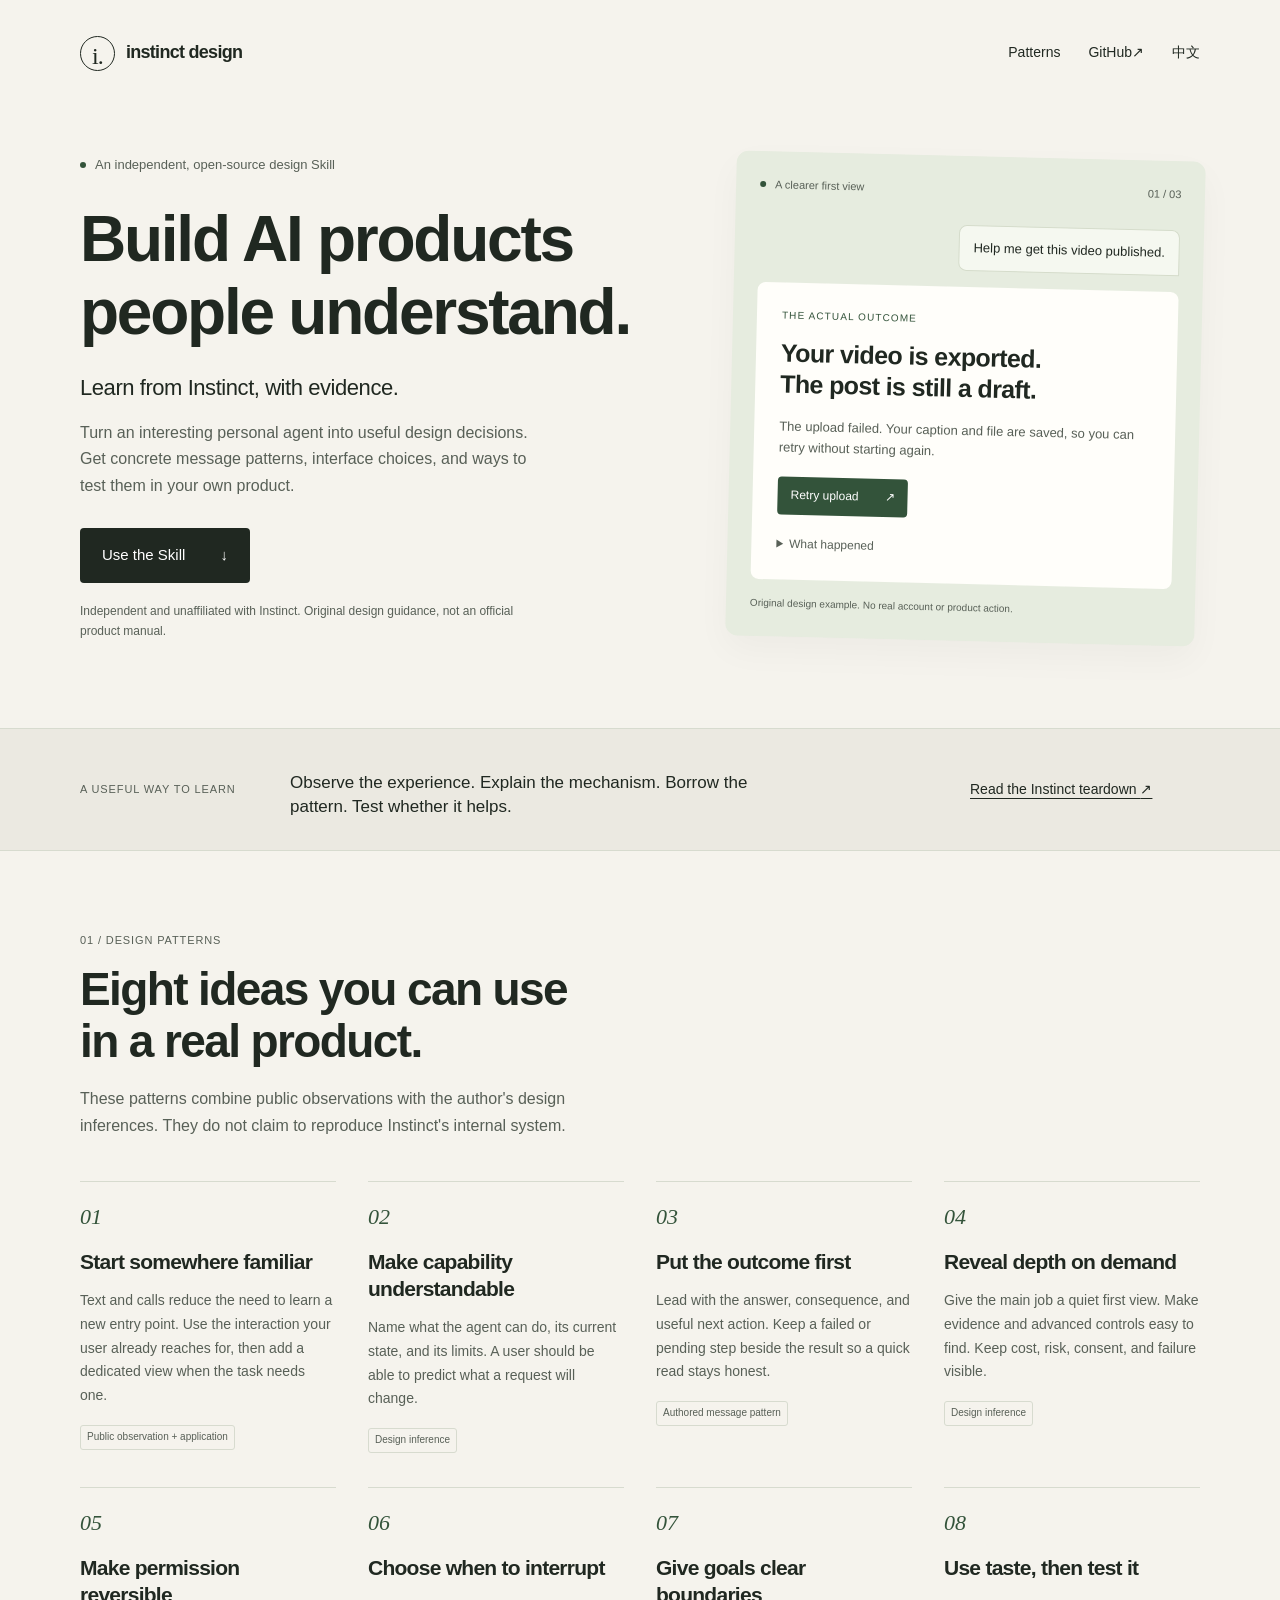
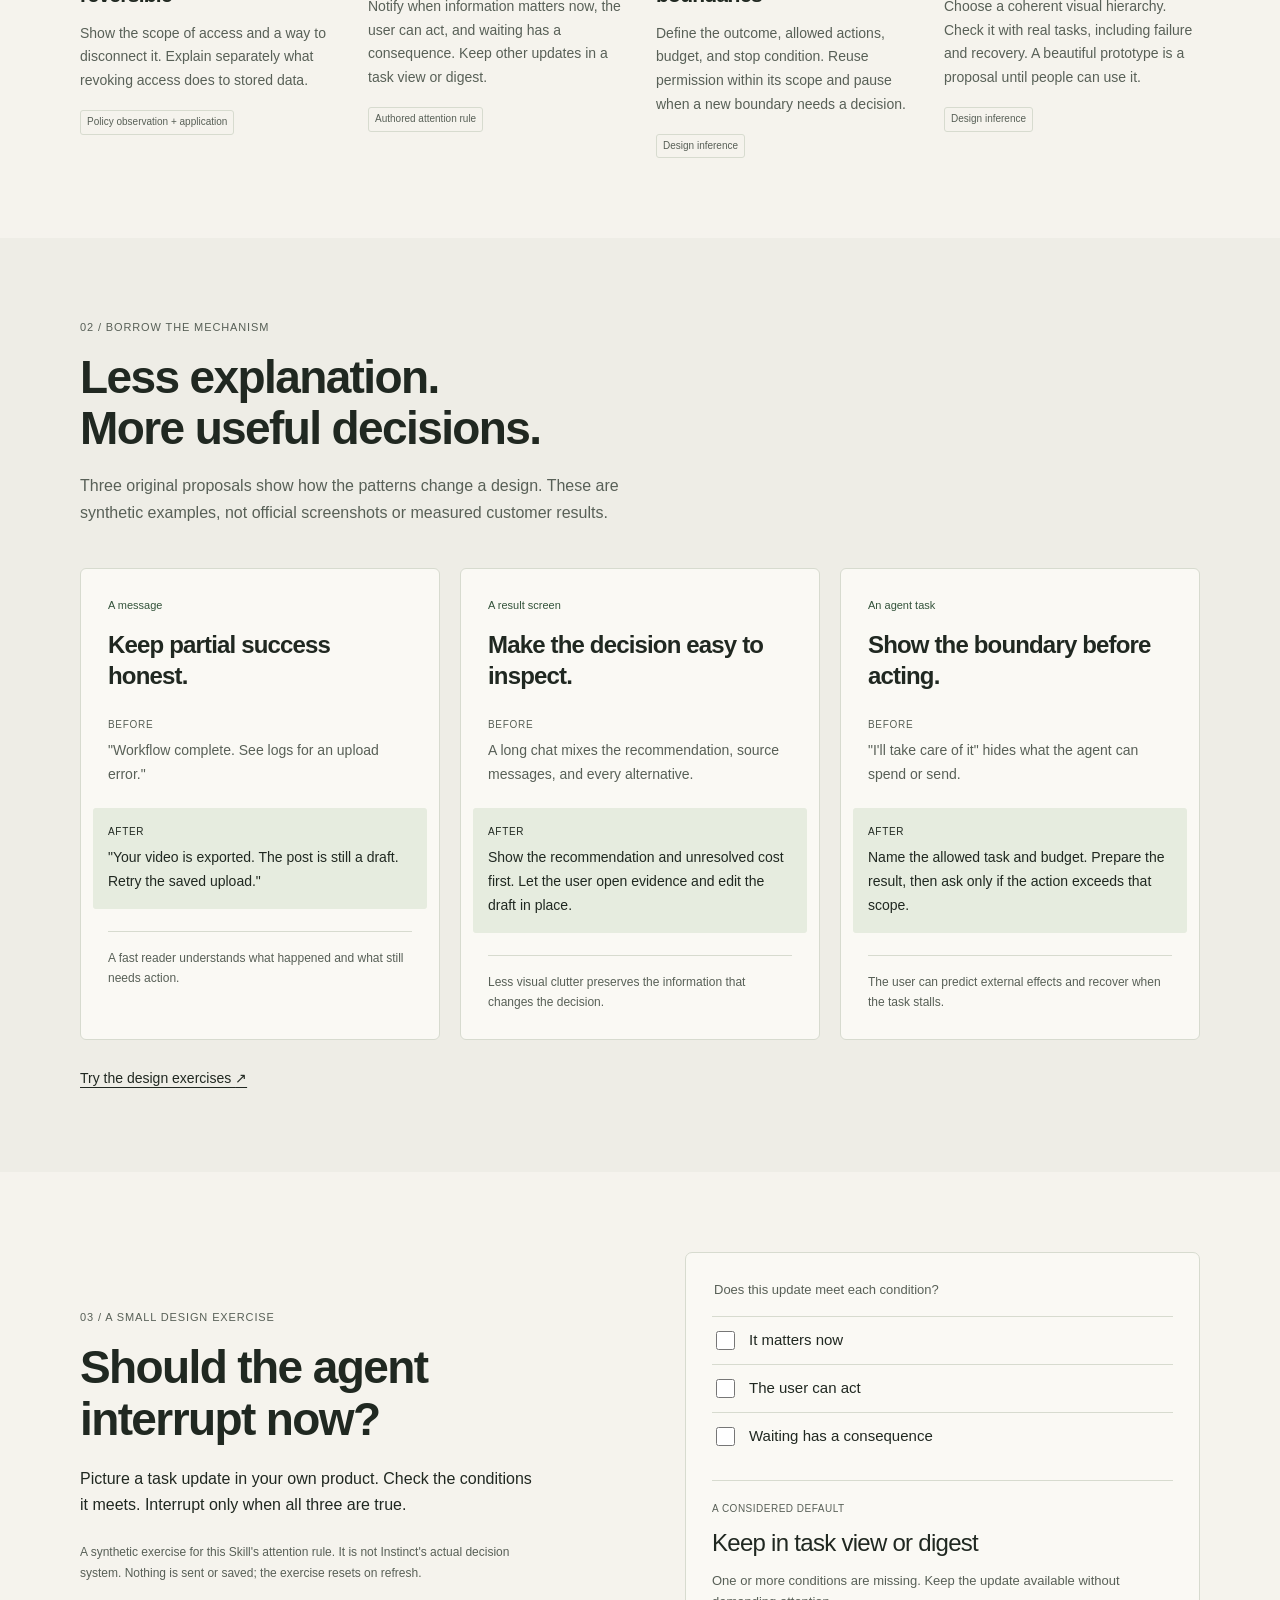
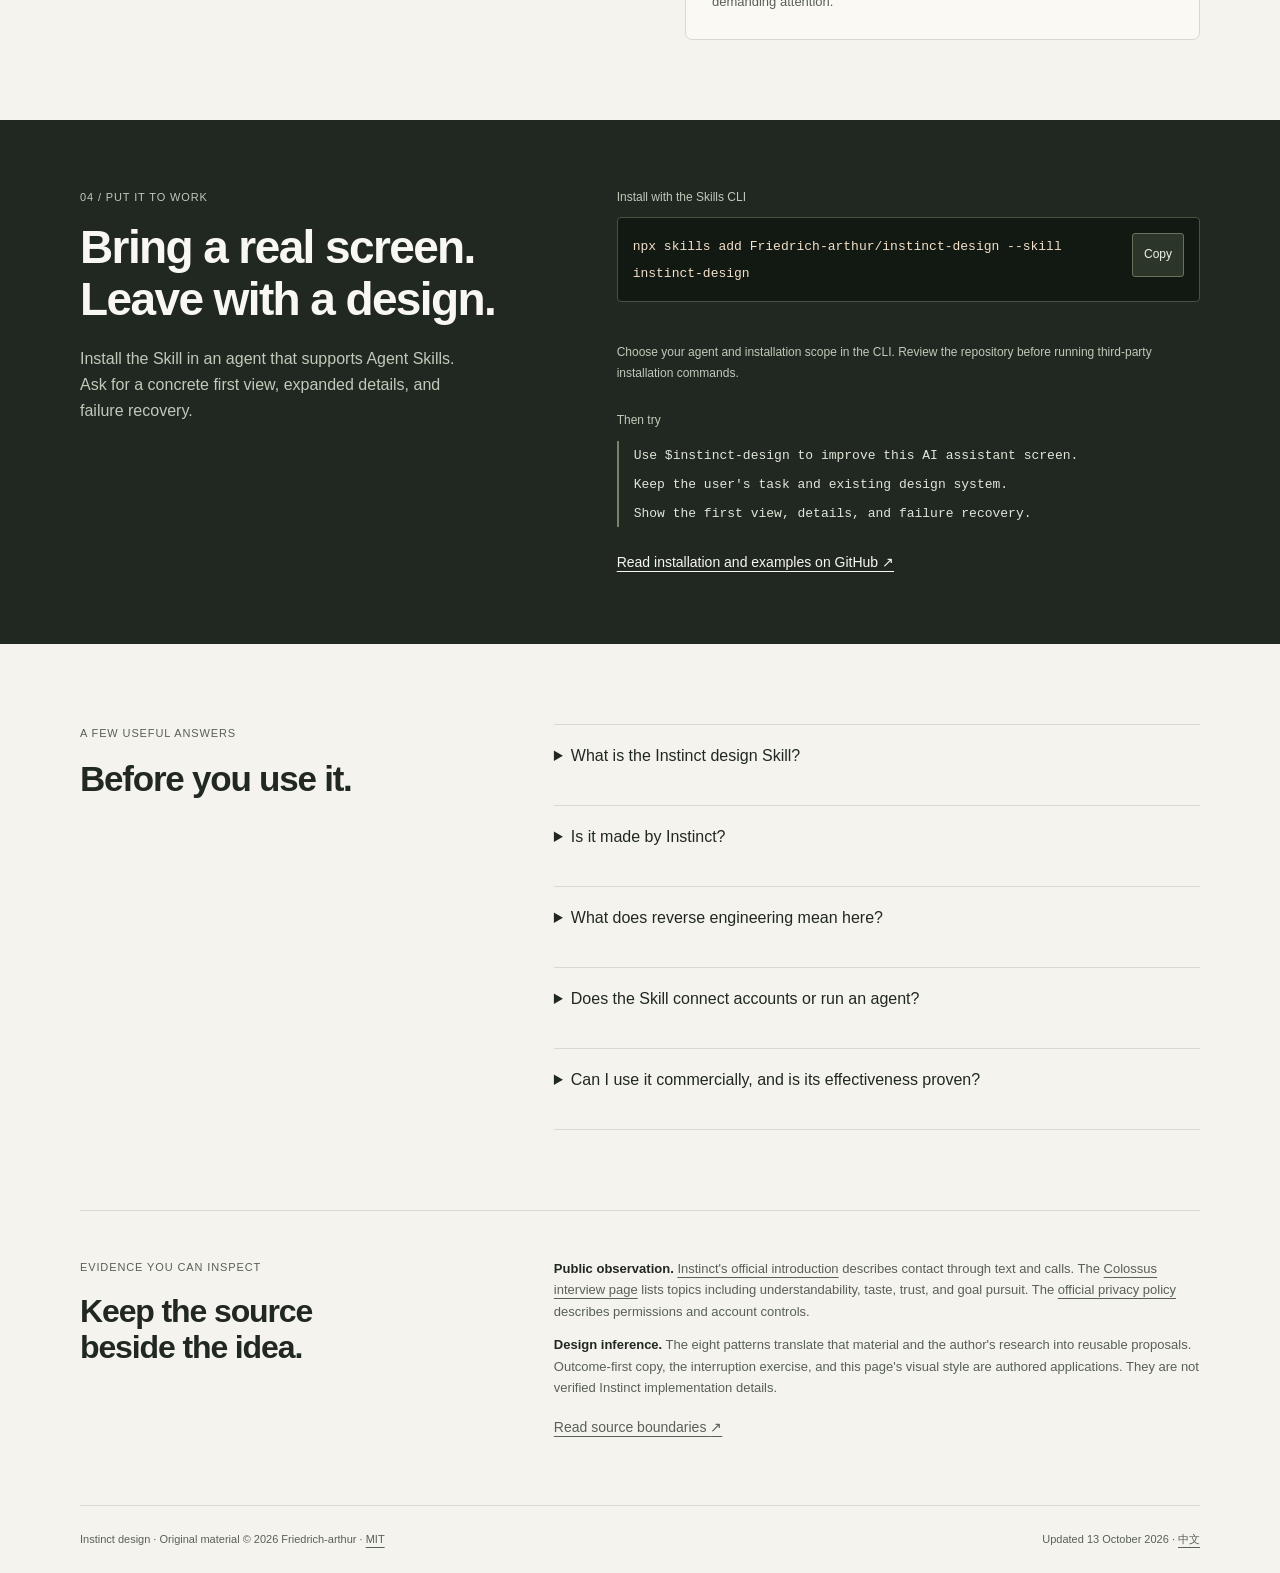
==== docs/index.html @ bab9e589 "Add a bilingual product-pattern landing page" ====
<!doctype html>
<html lang="en">
<head>
  <meta charset="utf-8">
  <meta name="viewport" content="width=device-width, initial-scale=1">
  <title>Instinct design Skill | Evidence-based AI product design</title>
  <meta name="description" content="An independent, open-source AI product design Skill inspired by Instinct. Explore 8 design patterns, original examples, and an evidence-led product teardown.">
  <meta name="theme-color" content="#f5f3ed">
  <link rel="canonical" href="https://friedrich-arthur.github.io/instinct-design/">
  <link rel="alternate" hreflang="en" href="https://friedrich-arthur.github.io/instinct-design/">
  <link rel="alternate" hreflang="zh-CN" href="https://friedrich-arthur.github.io/instinct-design/zh/">
  <link rel="alternate" hreflang="x-default" href="https://friedrich-arthur.github.io/instinct-design/">
  <meta property="og:type" content="website">
  <meta property="og:title" content="Build AI products people understand | Instinct design">
  <meta property="og:description" content="Learn from Instinct, with evidence. An independent open-source Skill with 8 design patterns and practical exercises.">
  <meta property="og:url" content="https://friedrich-arthur.github.io/instinct-design/">
  <meta property="og:site_name" content="Instinct design">
  <meta property="og:locale" content="en_US">
  <meta property="og:locale:alternate" content="zh_CN">
  <meta name="twitter:card" content="summary">
  <meta name="twitter:title" content="Build AI products people understand | Instinct design">
  <meta name="twitter:description" content="An independent open-source Skill. Learn 8 design patterns inspired by Instinct and turn them into concrete product decisions.">
  <link rel="stylesheet" href="site.css">
  <script src="site.js" defer></script>
  <script type="application/ld+json">
  {
    "@context": "https://schema.org",
    "@graph": [
      {
        "@type": "WebPage",
        "@id": "https://friedrich-arthur.github.io/instinct-design/#page",
        "url": "https://friedrich-arthur.github.io/instinct-design/",
        "name": "Instinct design Skill | Evidence-based AI product design",
        "description": "An independent open-source design method inspired by public Instinct material.",
        "inLanguage": "en",
        "dateModified": "2026-10-13",
        "mainEntity": { "@id": "https://friedrich-arthur.github.io/instinct-design/#work" }
      },
      {
        "@type": "CreativeWork",
        "@id": "https://friedrich-arthur.github.io/instinct-design/#work",
        "name": "Instinct design",
        "description": "An independent AI product design Skill with outcome-first messages, familiar interactions, progressive disclosure, and user control.",
        "url": "https://github.com/Friedrich-arthur/instinct-design",
        "creator": { "@type": "Person", "name": "Friedrich-arthur", "url": "https://github.com/Friedrich-arthur" },
        "license": "https://github.com/Friedrich-arthur/instinct-design/blob/main/LICENSE",
        "inLanguage": ["en", "zh-CN"],
        "dateModified": "2026-10-13",
        "isBasedOn": ["https://instinct.com/", "https://colossus.com/episode/instinct-the-personal-agent/"],
        "mainEntityOfPage": { "@id": "https://friedrich-arthur.github.io/instinct-design/#page" }
      }
    ]
  }
  </script>
</head>
<body>
  <a class="skip-link" href="#main">Skip to content</a>
  <header class="site-header wrap">
    <a class="wordmark" href="./" aria-label="Instinct design home"><span class="brand-mark" aria-hidden="true">i.</span><span>instinct design</span></a>
    <nav aria-label="Main navigation">
      <a href="#patterns">Patterns</a>
      <a href="https://github.com/Friedrich-arthur/instinct-design">GitHub <span aria-hidden="true">↗</span></a>
      <a href="zh/" lang="zh-CN" hreflang="zh-CN">中文</a>
    </nav>
  </header>
  <main id="main">
    <section class="hero wrap" aria-labelledby="hero-title">
      <div class="hero-copy">
        <p class="eyebrow"><span class="small-dot" aria-hidden="true"></span> An independent, open-source design Skill</p>
        <h1 id="hero-title">Build AI products<br>people understand.</h1>
        <p class="hero-lead">Learn from Instinct, with evidence.</p>
        <p class="hero-description">Turn an interesting personal agent into useful design decisions. Get concrete message patterns, interface choices, and ways to test them in your own product.</p>
        <a class="primary-link" href="#install">Use the Skill <span aria-hidden="true">↓</span></a>
        <p class="hero-note">Independent and unaffiliated with Instinct. Original design guidance, not an official product manual.</p>
      </div>
      <div class="hero-example" aria-label="Original example of a result-first assistant message">
        <div class="example-top"><span class="small-dot" aria-hidden="true"></span> A clearer first view <span class="example-number">01 / 03</span></div>
        <p class="example-task">Help me get this video published.</p>
        <div class="message-card">
          <p class="message-kicker">The actual outcome</p>
          <h2>Your video is exported.<br>The post is still a draft.</h2>
          <p>The upload failed. Your caption and file are saved, so you can retry without starting again.</p>
          <span class="sample-action">Retry upload <span aria-hidden="true">↗</span></span>
          <details class="message-detail"><summary>What happened</summary><p>This synthetic example separates a finished export from an unfinished upload. The retry shown here is illustrative and does not publish anything.</p></details>
        </div>
        <p class="example-caption">Original design example. No real account or product action.</p>
      </div>
    </section>

    <section class="intro-band" aria-label="Method overview">
      <div class="wrap intro-grid">
        <p class="section-label">A useful way to learn</p>
        <p>Observe the experience. Explain the mechanism. Borrow the pattern. Test whether it helps.</p>
        <a class="text-link" href="https://github.com/Friedrich-arthur/instinct-design/blob/main/skills/instinct-design/references/instinct-teardown.md">Read the Instinct teardown <span aria-hidden="true">↗</span></a>
      </div>
    </section>

    <section class="section wrap" id="patterns" aria-labelledby="patterns-title">
      <div class="section-heading"><p class="section-label">01 / Design patterns</p><h2 id="patterns-title">Eight ideas you can use<br>in a real product.</h2><p>These patterns combine public observations with the author's design inferences. They do not claim to reproduce Instinct's internal system.</p></div>
      <div class="pattern-grid">
        <article class="pattern"><span class="pattern-number">01</span><h3>Start somewhere familiar</h3><p>Text and calls reduce the need to learn a new entry point. Use the interaction your user already reaches for, then add a dedicated view when the task needs one.</p><span class="evidence-tag">Public observation + application</span></article>
        <article class="pattern"><span class="pattern-number">02</span><h3>Make capability understandable</h3><p>Name what the agent can do, its current state, and its limits. A user should be able to predict what a request will change.</p><span class="evidence-tag">Design inference</span></article>
        <article class="pattern"><span class="pattern-number">03</span><h3>Put the outcome first</h3><p>Lead with the answer, consequence, and useful next action. Keep a failed or pending step beside the result so a quick read stays honest.</p><span class="evidence-tag">Authored message pattern</span></article>
        <article class="pattern"><span class="pattern-number">04</span><h3>Reveal depth on demand</h3><p>Give the main job a quiet first view. Make evidence and advanced controls easy to find. Keep cost, risk, consent, and failure visible.</p><span class="evidence-tag">Design inference</span></article>
        <article class="pattern"><span class="pattern-number">05</span><h3>Make permission reversible</h3><p>Show the scope of access and a way to disconnect it. Explain separately what revoking access does to stored data.</p><span class="evidence-tag">Policy observation + application</span></article>
        <article class="pattern"><span class="pattern-number">06</span><h3>Choose when to interrupt</h3><p>Notify when information matters now, the user can act, and waiting has a consequence. Keep other updates in a task view or digest.</p><span class="evidence-tag">Authored attention rule</span></article>
        <article class="pattern"><span class="pattern-number">07</span><h3>Give goals clear boundaries</h3><p>Define the outcome, allowed actions, budget, and stop condition. Reuse permission within its scope and pause when a new boundary needs a decision.</p><span class="evidence-tag">Design inference</span></article>
        <article class="pattern"><span class="pattern-number">08</span><h3>Use taste, then test it</h3><p>Choose a coherent visual hierarchy. Check it with real tasks, including failure and recovery. A beautiful prototype is a proposal until people can use it.</p><span class="evidence-tag">Design inference</span></article>
      </div>
    </section>

    <section class="section examples-section" aria-labelledby="examples-title">
      <div class="wrap">
        <div class="section-heading"><p class="section-label">02 / Borrow the mechanism</p><h2 id="examples-title">Less explanation.<br>More useful decisions.</h2><p>Three original proposals show how the patterns change a design. These are synthetic examples, not official screenshots or measured customer results.</p></div>
        <div class="examples-grid">
          <article class="case-card"><p class="case-category">A message</p><h3>Keep partial success honest.</h3><p class="before"><span>Before</span> "Workflow complete. See logs for an upload error."</p><p class="after"><span>After</span> "Your video is exported. The post is still a draft. Retry the saved upload."</p><p class="case-lesson">A fast reader understands what happened and what still needs action.</p></article>
          <article class="case-card"><p class="case-category">A result screen</p><h3>Make the decision easy to inspect.</h3><p class="before"><span>Before</span> A long chat mixes the recommendation, source messages, and every alternative.</p><p class="after"><span>After</span> Show the recommendation and unresolved cost first. Let the user open evidence and edit the draft in place.</p><p class="case-lesson">Less visual clutter preserves the information that changes the decision.</p></article>
          <article class="case-card"><p class="case-category">An agent task</p><h3>Show the boundary before acting.</h3><p class="before"><span>Before</span> "I'll take care of it" hides what the agent can spend or send.</p><p class="after"><span>After</span> Name the allowed task and budget. Prepare the result, then ask only if the action exceeds that scope.</p><p class="case-lesson">The user can predict external effects and recover when the task stalls.</p></article>
        </div>
        <a class="text-link section-link" href="https://github.com/Friedrich-arthur/instinct-design/blob/main/skills/instinct-design/references/pattern-lab.md">Try the design exercises <span aria-hidden="true">↗</span></a>
      </div>
    </section>

    <section class="section wrap exercise-section" aria-labelledby="exercise-title">
      <div class="exercise-copy"><p class="section-label">03 / A small design exercise</p><h2 id="exercise-title">Should the agent<br>interrupt now?</h2><p>Picture a task update in your own product. Check the conditions it meets. Interrupt only when all three are true.</p><p class="fine-print">A synthetic exercise for this Skill's attention rule. It is not Instinct's actual decision system. Nothing is sent or saved; the exercise resets on refresh.</p></div>
      <div class="exercise-panel" data-exercise data-yes="Interrupt now" data-no="Keep in task view or digest" data-yes-detail="All three conditions are met. Explain the consequence and the useful action in the notification." data-no-detail="One or more conditions are missing. Keep the update available without demanding attention.">
        <form autocomplete="off">
          <fieldset hidden><legend>Does this update meet each condition?</legend>
            <label><input type="checkbox" name="matters"> <span>It matters now</span></label>
            <label><input type="checkbox" name="action"> <span>The user can act</span></label>
            <label><input type="checkbox" name="consequence"> <span>Waiting has a consequence</span></label>
          </fieldset>
        </form>
        <div class="exercise-result" role="status" aria-live="polite" aria-atomic="true"><p class="result-label">A considered default</p><p class="result-title" data-result>Keep in task view or digest</p><p data-result-detail>One or more conditions are missing. Keep the update available without demanding attention.</p></div>
        <noscript><p class="fine-print">Enable JavaScript to check the three conditions interactively. The rule is fully described above.</p></noscript>
      </div>
    </section>

    <section class="install-section" id="install" aria-labelledby="install-title">
      <div class="wrap install-grid">
        <div><p class="section-label">04 / Put it to work</p><h2 id="install-title">Bring a real screen.<br>Leave with a design.</h2><p>Install the Skill in an agent that supports Agent Skills. Ask for a concrete first view, expanded details, and failure recovery.</p></div>
        <div class="install-panel">
          <p class="code-label">Install with the Skills CLI</p>
          <div class="command-row"><pre><code id="install-command">npx skills add Friedrich-arthur/instinct-design --skill instinct-design</code></pre><button class="copy-button" type="button" hidden data-copy="install-command" data-copied="Copied" data-failed="Select the command and copy it." data-success="Installation command copied.">Copy</button></div>
          <p class="copy-status" role="status" aria-live="polite" data-copy-status></p>
          <p class="fine-print">Choose your agent and installation scope in the CLI. Review the repository before running third-party installation commands.</p>
          <p class="code-label prompt-label">Then try</p>
          <pre class="prompt"><code>Use $instinct-design to improve this AI assistant screen.
Keep the user's task and existing design system.
Show the first view, details, and failure recovery.</code></pre>
          <a class="text-link" href="https://github.com/Friedrich-arthur/instinct-design">Read installation and examples on GitHub <span aria-hidden="true">↗</span></a>
        </div>
      </div>
    </section>

    <section class="section wrap faq-section" aria-labelledby="faq-title">
      <div><p class="section-label">A few useful answers</p><h2 id="faq-title">Before you use it.</h2></div>
      <div class="faq-list">
        <details><summary>What is the Instinct design Skill?</summary><p>It is an independent open-source method for designing and reviewing AI products. It gives your agent short core instructions and focused references for messages, interaction, visual craft, and product analysis.</p></details>
        <details><summary>Is it made by Instinct?</summary><p>No. Friedrich-arthur publishes this independent repository. It has no affiliation with or endorsement from Instinct. The source links identify public material; examples and design recommendations are original.</p></details>
        <details><summary>What does reverse engineering mean here?</summary><p>Reverse Engineer Anything means working from an observable experience to a plausible design mechanism, then testing an application. Each claim should retain its evidence and uncertainty. This does not recover proprietary code or verify private architecture.</p></details>
        <details><summary>Does the Skill connect accounts or run an agent?</summary><p>No. It creates and reviews design artifacts. It does not connect personal accounts, send messages, make payments, or implement autonomous task execution.</p></details>
        <details><summary>Can I use it commercially, and is its effectiveness proven?</summary><p>The repository's original material uses the MIT license. Third-party brands and linked content retain their own rights. Examples and qualitative checks are available, but they do not establish measured user improvement. Test the Skill on your own task before adopting its recommendations.</p></details>
      </div>
    </section>

    <section class="sources-section wrap" aria-labelledby="sources-title">
      <div><p class="section-label">Evidence you can inspect</p><h2 id="sources-title">Keep the source<br>beside the idea.</h2></div>
      <div class="source-notes">
        <p><strong>Public observation.</strong> <a href="https://instinct.com/">Instinct's official introduction</a> describes contact through text and calls. The <a href="https://colossus.com/episode/instinct-the-personal-agent/">Colossus interview page</a> lists topics including understandability, taste, trust, and goal pursuit. The <a href="https://instinct.com/privacy-policy">official privacy policy</a> describes permissions and account controls.</p>
        <p><strong>Design inference.</strong> The eight patterns translate that material and the author's research into reusable proposals. Outcome-first copy, the interruption exercise, and this page's visual style are authored applications. They are not verified Instinct implementation details.</p>
        <a class="text-link" href="https://github.com/Friedrich-arthur/instinct-design/blob/main/skills/instinct-design/references/sources.md">Read source boundaries <span aria-hidden="true">↗</span></a>
      </div>
    </section>
  </main>
  <footer class="site-footer wrap"><p>Instinct design · Original material © 2026 Friedrich-arthur · <a href="https://github.com/Friedrich-arthur/instinct-design/blob/main/LICENSE">MIT</a></p><p>Updated 13 October 2026 · <a href="zh/" lang="zh-CN" hreflang="zh-CN">中文</a></p></footer>
</body>
</html>
---- docs/site.css ----
:root {
  color-scheme: light;
  --paper: #f5f3ed;
  --ink: #202821;
  --muted: #586057;
  --line: #d7dbcf;
  --green: #33533a;
  --soft-green: #e6ecdf;
  --accent: #e9c39e;
  font-family: -apple-system, BlinkMacSystemFont, "Segoe UI", "PingFang SC", "Microsoft YaHei", sans-serif;
  color: var(--ink);
  background: var(--paper);
}

* { box-sizing: border-box; }
html { scroll-behavior: smooth; scroll-padding-top: 28px; }
body { margin: 0; font-size: 16px; line-height: 1.65; }
[hidden] { display: none !important; }
a { color: inherit; text-underline-offset: 4px; }
button, input { font: inherit; }
button { cursor: pointer; }
button, a, input, summary { -webkit-tap-highlight-color: transparent; }
a:focus-visible, button:focus-visible, input:focus-visible, summary:focus-visible {
  outline: 3px solid #536ab9;
  outline-offset: 5px;
}
p, h1, h2, h3 { margin: 0; }
p + p { margin-top: 12px; }
h1, h2, h3 { font-weight: 550; line-height: 1.13; letter-spacing: -0.035em; }
h1 { font-size: clamp(46px, 5vw, 74px); }
h2 { font-size: clamp(32px, 3.6vw, 46px); }
h3 { font-size: 21px; line-height: 1.28; }
pre { margin: 0; white-space: pre-wrap; overflow-wrap: anywhere; }
code { font-family: "SFMono-Regular", Consolas, "Liberation Mono", monospace; font-size: 13px; }
.wrap { width: min(1120px, calc(100% - 64px)); margin-inline: auto; }
.skip-link { position: absolute; z-index: 10; top: 12px; left: 24px; padding: 10px 18px; background: white; transform: translateY(-180%); }
.skip-link:focus { transform: translateY(0); }
.site-header { min-height: 106px; display: flex; align-items: center; justify-content: space-between; gap: 20px; }
.wordmark { display: inline-flex; align-items: center; gap: 11px; text-decoration: none; font-size: 18px; font-weight: 600; letter-spacing: -0.04em; }
.brand-mark { display: grid; place-items: center; width: 35px; height: 35px; border: 1px solid var(--ink); border-radius: 50%; font-family: Georgia, serif; font-size: 24px; font-weight: 400; }
nav { display: flex; align-items: center; gap: 28px; font-size: 14px; }
nav a { display: inline-flex; align-items: center; min-height: 44px; text-decoration: none; padding-block: 10px; }
nav a:hover, .text-link:hover { color: var(--green); text-decoration: underline; }
.hero { display: grid; grid-template-columns: 1.25fr 1fr; gap: 64px; padding-top: 48px; padding-bottom: 86px; align-items: center; }
.eyebrow { font-size: 13px; color: var(--muted); display: flex; align-items: center; gap: 9px; margin-bottom: 28px; }
.small-dot { flex-shrink: 0; display: inline-block; width: 6px; height: 6px; background: var(--green); border-radius: 50%; }
.hero-lead { font-size: 22px; line-height: 1.5; margin-top: 23px; letter-spacing: -0.02em; }
.hero-description { color: var(--muted); max-width: 470px; margin-top: 16px; }
.primary-link { display: inline-flex; align-items: center; justify-content: space-between; gap: 35px; background: var(--ink); color: #fff; border-radius: 4px; padding: 15px 22px; min-height: 52px; text-decoration: none; margin-top: 29px; font-size: 15px; }
.primary-link:hover { background: var(--green); }
.hero-note { margin-top: 18px; max-width: 440px; color: var(--muted); font-size: 12px; line-height: 1.7; }
.hero-example { padding: 24px; background: var(--soft-green); border-radius: 12px; transform: rotate(1.4deg); box-shadow: 0 14px 35px #20282109; }
.example-top { display: flex; align-items: center; gap: 9px; font-size: 11px; color: var(--muted); }
.example-number { margin-left: auto; font-variant-numeric: tabular-nums; }
.example-task { background: #f5f8f0; margin: 27px 0 16px auto; border: 1px solid #d5dccb; padding: 11px 14px; border-radius: 8px 8px 0 8px; width: fit-content; font-size: 13px; }
.message-card { background: #fffefa; padding: 25px; border-radius: 8px; }
.message-kicker { color: var(--green); font-size: 10px; text-transform: uppercase; letter-spacing: 0.11em; margin-bottom: 14px; }
.message-card h2 { font-size: 25px; line-height: 1.25; letter-spacing: -0.025em; }
.message-card > p:not(.message-kicker) { font-size: 13px; color: var(--muted); margin-top: 15px; }
.sample-action { display: inline-flex; gap: 26px; padding: 9px 13px; margin-top: 19px; border-radius: 4px; background: var(--green); color: #fff; font-size: 12px; }
.message-detail { margin-top: 20px; font-size: 12px; color: var(--muted); }
summary { cursor: pointer; }
.message-detail p { padding-top: 9px; font-size: 12px; }
.example-caption { margin-top: 16px; font-size: 10px; color: var(--muted); }
.intro-band { background: #ebe9e1; border-block: 1px solid var(--line); }
.intro-grid { display: grid; grid-template-columns: 180px 1fr 230px; gap: 30px; align-items: center; padding-block: 30px; }
.section-label { color: var(--muted); font-size: 11px; letter-spacing: 0.08em; text-transform: uppercase; }
.intro-grid > p:nth-child(2) { max-width: 480px; font-size: 17px; line-height: 1.45; }
.text-link { font-size: 14px; text-decoration-thickness: 1px; }
.section { padding-block: 80px; }
.section-heading { max-width: 625px; margin-bottom: 42px; }
.section-heading h2 { margin-top: 15px; }
.section-heading > p:last-child { max-width: 550px; color: var(--muted); margin-top: 18px; }
.pattern-grid { display: grid; grid-template-columns: repeat(4, 1fr); column-gap: 32px; row-gap: 34px; }
.pattern { border-top: 1px solid var(--line); padding-top: 17px; }
.pattern-number { display: block; margin-bottom: 14px; font-family: Georgia, serif; font-style: italic; font-size: 22px; color: var(--green); }
.pattern h3 { margin-bottom: 13px; }
.pattern p { color: var(--muted); font-size: 14px; line-height: 1.7; }
.evidence-tag { display: inline-block; color: var(--muted); margin-top: 17px; font-size: 10px; border: 1px solid var(--line); border-radius: 3px; padding: 3px 6px; }
.examples-section { background: #eeede6; }
.examples-grid { display: grid; grid-template-columns: repeat(3, 1fr); gap: 20px; }
.case-card { background: #faf9f4; border: 1px solid var(--line); border-radius: 6px; padding: 27px; }
.case-category { font-size: 11px; color: var(--green); margin-bottom: 16px; }
.case-card h3 { font-size: 24px; margin-bottom: 24px; }
.case-card .before, .case-card .after { font-size: 14px; line-height: 1.7; }
.before { color: var(--muted); }
.before > span, .after > span { display: block; text-transform: uppercase; letter-spacing: 0.07em; font-size: 10px; margin-bottom: 6px; }
.after { margin-top: 22px; padding: 15px; margin-inline: -15px; background: var(--soft-green); border-radius: 3px; }
.case-lesson { border-top: 1px solid var(--line); padding-top: 17px; margin-top: 22px; font-size: 12px; color: var(--muted); }
.section-link { display: inline-block; margin-top: 27px; }
.exercise-section { display: grid; grid-template-columns: 1fr 1fr; gap: 90px; align-items: center; }
.exercise-copy h2 { margin-block: 16px 20px; }
.exercise-copy > p:not(.section-label) { max-width: 460px; }
.fine-print { font-size: 12px; color: var(--muted); line-height: 1.75; }
.exercise-copy .fine-print { margin-top: 23px; }
.exercise-panel { background: #faf9f4; border: 1px solid var(--line); border-radius: 7px; padding: 26px; }
fieldset { margin: 0; padding: 0; border: 0; }
legend { font-size: 13px; color: var(--muted); margin-bottom: 16px; }
fieldset label { display: flex; align-items: center; gap: 11px; min-height: 48px; cursor: pointer; font-size: 15px; border-top: 1px solid var(--line); }
input[type="checkbox"] { width: 19px; height: 19px; accent-color: var(--green); cursor: pointer; }
.exercise-result { margin-top: 20px; border-top: 1px solid var(--line); padding-top: 20px; }
.result-label { font-size: 10px; color: var(--muted); text-transform: uppercase; letter-spacing: 0.05em; }
.result-title { font-size: 24px; line-height: 1.25; letter-spacing: -0.03em; margin-top: 10px; }
.exercise-result [data-result-detail] { font-size: 13px; color: var(--muted); margin-top: 12px; }
.exercise-panel[data-interrupt="true"] { border-color: var(--green); background: var(--soft-green); }
.install-section { background: var(--ink); color: #f8f7f2; padding-block: 68px; }
.install-grid { display: grid; grid-template-columns: 1fr 1.25fr; gap: 70px; }
.install-section .section-label, .install-section .fine-print { color: #c1c9ba; }
.install-grid h2 { margin-block: 16px 20px; }
.install-grid > div > p:last-child { max-width: 400px; color: #c1c9ba; }
.install-panel { min-width: 0; }
.code-label { font-size: 12px; color: #c1c9ba; margin-bottom: 10px; }
.command-row { position: relative; background: #121912; border: 1px solid #485243; border-radius: 4px; padding: 15px; display: flex; align-items: flex-start; gap: 14px; }
.command-row pre { flex: 1; min-width: 0; }
.command-row code { color: #f2e0cb; }
.copy-button { flex-shrink: 0; border: 1px solid #66725e; border-radius: 3px; background: #2b3629; color: #eef2e8; padding: 5px 11px; font-size: 12px; min-height: 44px; }
.copy-button:hover { background: #3d4b37; }
.copy-status { min-height: 22px; font-size: 12px; color: #dbe6d0; margin-top: 6px; }
.prompt-label { margin-top: 27px; }
.prompt { border-left: 2px solid #73846a; padding-left: 15px; line-height: 1.8; color: #e0e5d9; margin-bottom: 22px; }
.faq-section { display: grid; grid-template-columns: 1fr 1.6fr; gap: 70px; }
.faq-section h2 { margin-top: 17px; font-size: 35px; }
.faq-list details { border-top: 1px solid var(--line); padding-block: 18px; }
.faq-list details:last-child { border-bottom: 1px solid var(--line); }
.faq-list summary { min-height: 44px; font-size: 16px; padding-right: 10px; }
.faq-list details > p { padding-top: 13px; color: var(--muted); font-size: 14px; }
.sources-section { display: grid; grid-template-columns: 1fr 1.6fr; gap: 70px; padding-block: 47px 66px; border-top: 1px solid var(--line); }
.sources-section h2 { margin-top: 17px; font-size: 32px; }
.source-notes { font-size: 13px; color: var(--muted); }
.source-notes strong { color: var(--ink); font-weight: 600; }
.source-notes .text-link { display: inline-block; margin-top: 18px; }
.site-footer { display: flex; gap: 20px; justify-content: space-between; border-top: 1px solid var(--line); padding-block: 24px; font-size: 11px; color: var(--muted); }
.site-footer p + p { margin-top: 0; }
html[lang="zh-CN"] h1, html[lang="zh-CN"] h2, html[lang="zh-CN"] h3 { letter-spacing: -0.02em; }
html[lang="zh-CN"] h1 { font-size: clamp(42px, 4.6vw, 65px); line-height: 1.26; }
html[lang="zh-CN"] h2 { line-height: 1.3; }
html[lang="zh-CN"] .message-card h2 { font-size: 26px; }
html[lang="zh-CN"] .hero-lead { font-size: 20px; }

@media (max-width: 960px) {
  .hero { gap: 35px; grid-template-columns: 1.2fr 1fr; }
  .hero-example { padding: 20px; }
  h1 { font-size: 52px; }
  .intro-grid { grid-template-columns: 150px 1fr; gap: 20px; }
  .intro-grid .text-link { grid-column: 2; }
  .pattern-grid { grid-template-columns: repeat(2, 1fr); gap: 30px; }
  .examples-grid { gap: 15px; }
  .case-card { padding: 22px; }
  .exercise-section, .install-grid, .faq-section, .sources-section { gap: 38px; }
}

@media (max-width: 700px) {
  .wrap { width: calc(100% - 40px); }
  .site-header { min-height: 86px; gap: 10px; }
  .wordmark { font-size: 16px; gap: 7px; }
  .brand-mark { width: 30px; height: 30px; font-size: 21px; }
  nav { gap: 16px; font-size: 12px; }
  nav a:first-child { display: none; }
  .hero { grid-template-columns: 1fr; gap: 42px; padding-top: 33px; padding-bottom: 55px; }
  .eyebrow { font-size: 11px; margin-bottom: 24px; }
  h1 { font-size: clamp(43px, 10.3vw, 61px); }
  .hero-lead { font-size: 20px; margin-top: 19px; }
  .hero-description { font-size: 15px; }
  .hero-note { font-size: 11px; }
  .hero-example { transform: none; max-width: 470px; width: 100%; justify-self: center; }
  .message-card { padding: 22px; }
  .intro-grid { grid-template-columns: 1fr; gap: 12px; padding-block: 25px; }
  .intro-grid .text-link { grid-column: auto; }
  .section { padding-block: 56px; }
  .section-heading { margin-bottom: 30px; }
  .section-heading > p:last-child { font-size: 15px; }
  .pattern-grid { gap: 27px 22px; }
  .pattern h3 { font-size: 19px; }
  .pattern p { font-size: 13px; }
  .evidence-tag { font-size: 9px; padding-inline: 5px; }
  .examples-grid, .exercise-section, .install-grid, .faq-section, .sources-section { grid-template-columns: 1fr; gap: 28px; }
  .case-card h3 { margin-bottom: 20px; }
  .exercise-panel { padding: 23px; }
  .install-section { padding-block: 52px; }
  .command-row { padding: 14px; gap: 10px; }
  .command-row code { font-size: 12px; }
  .faq-section h2 { font-size: 32px; }
  .sources-section { padding-block: 38px 45px; }
  .site-footer { flex-direction: column; gap: 8px; }
  html[lang="zh-CN"] h1 { font-size: clamp(42px, 10.8vw, 58px); }
  html[lang="zh-CN"] .hero-lead { font-size: 18px; }
}

@media (prefers-reduced-motion: reduce) {
  html { scroll-behavior: auto; }
}
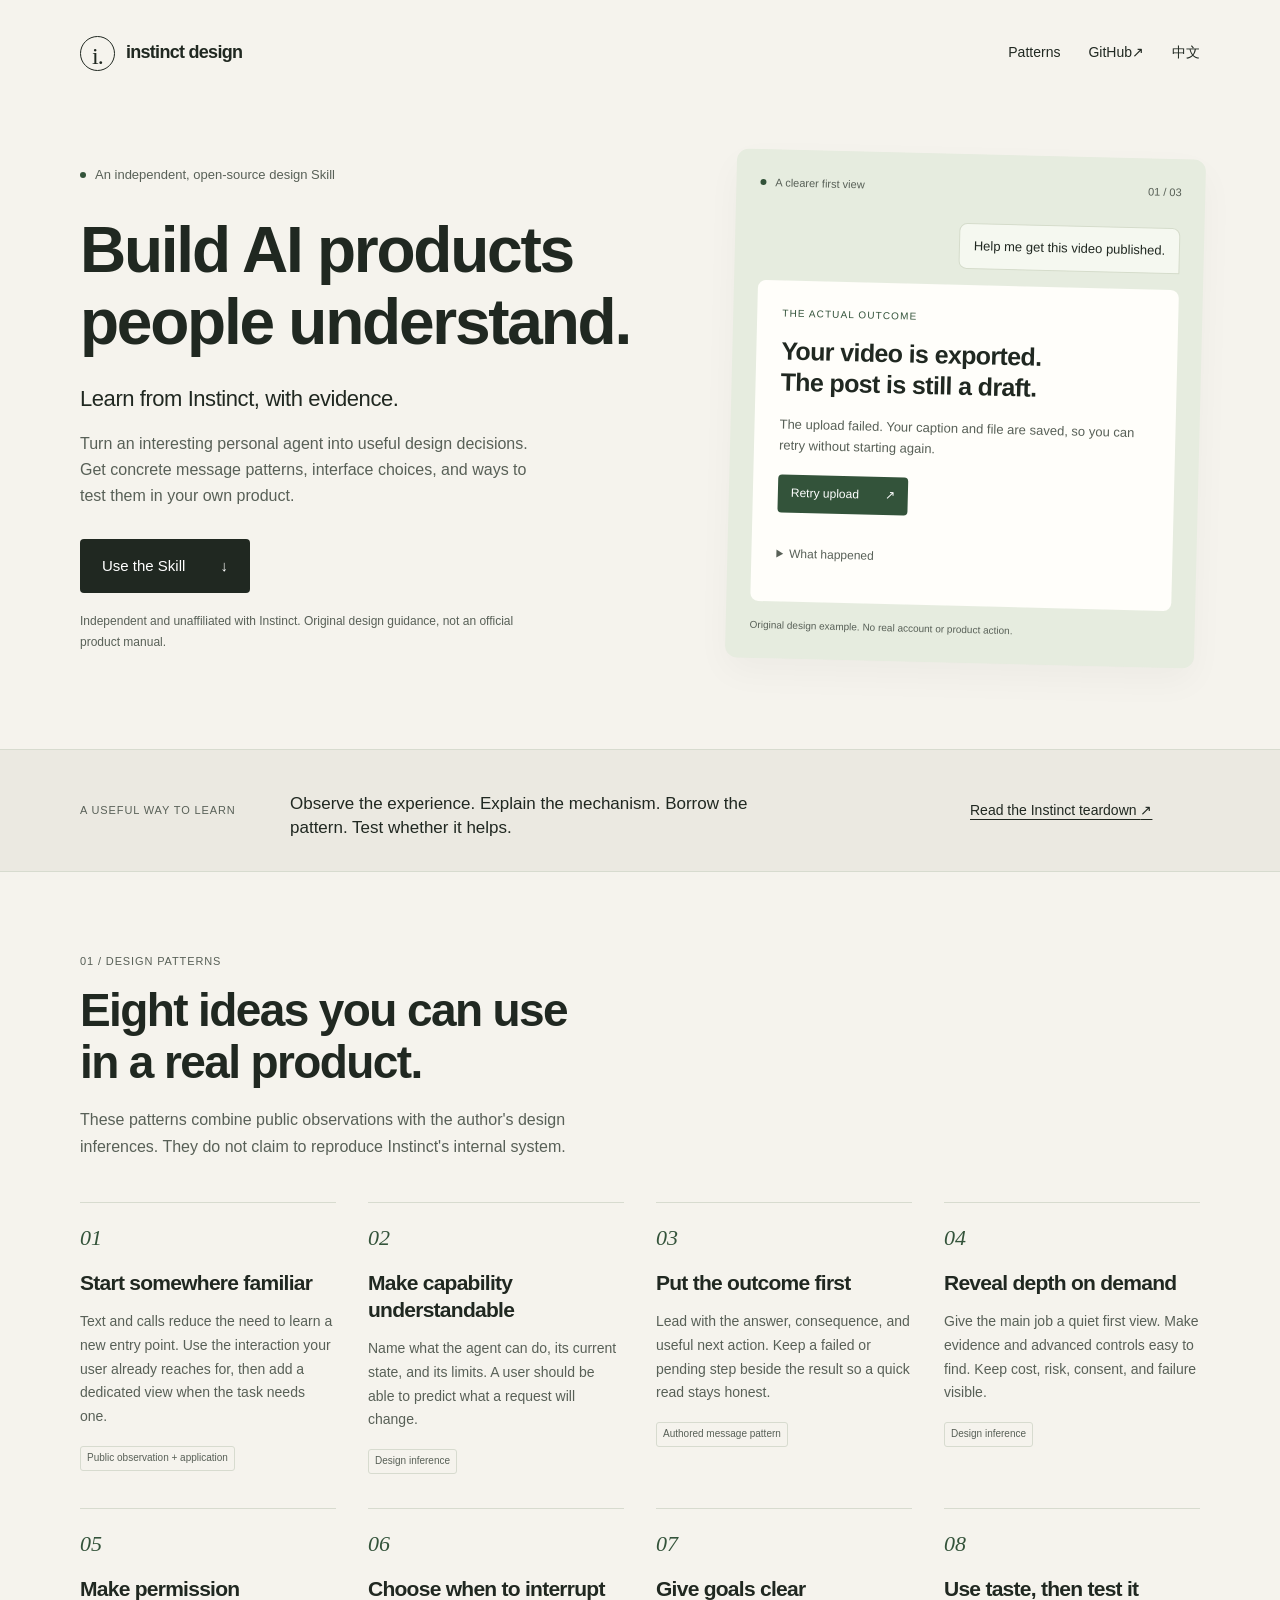
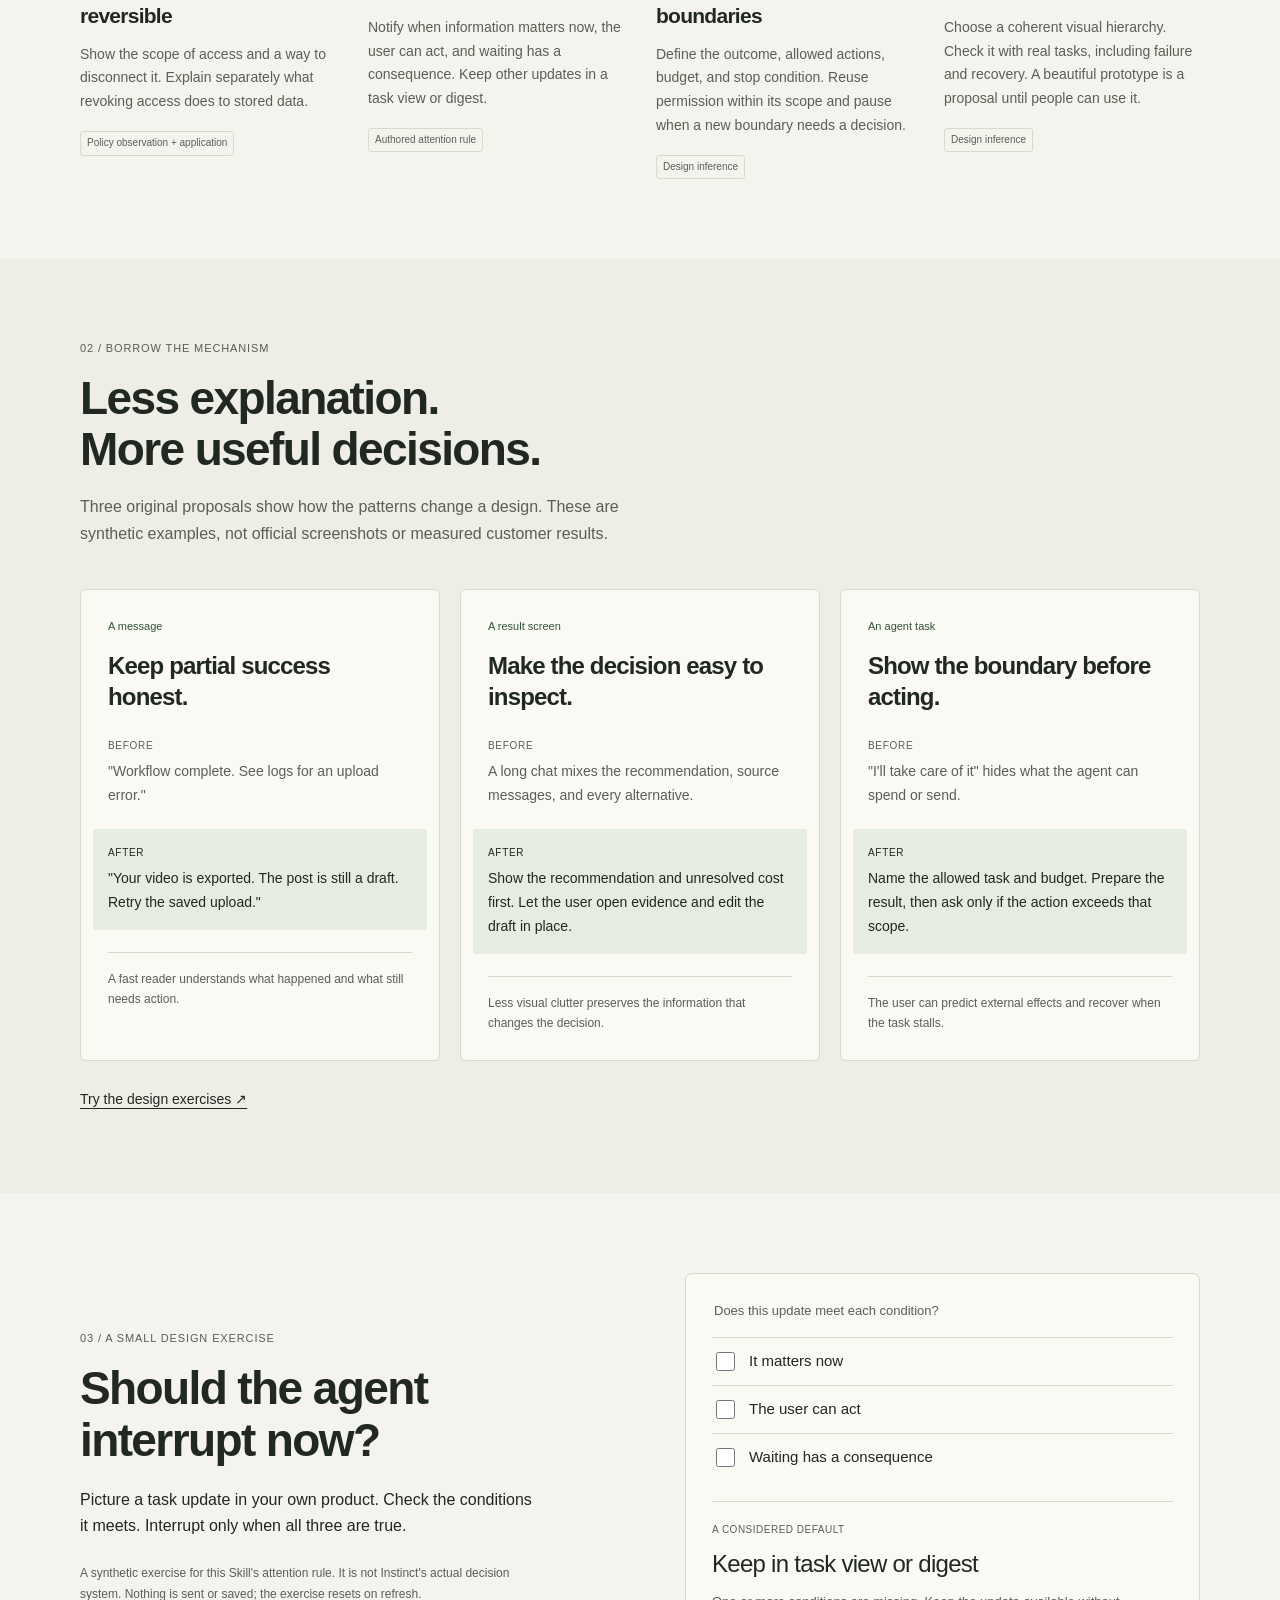
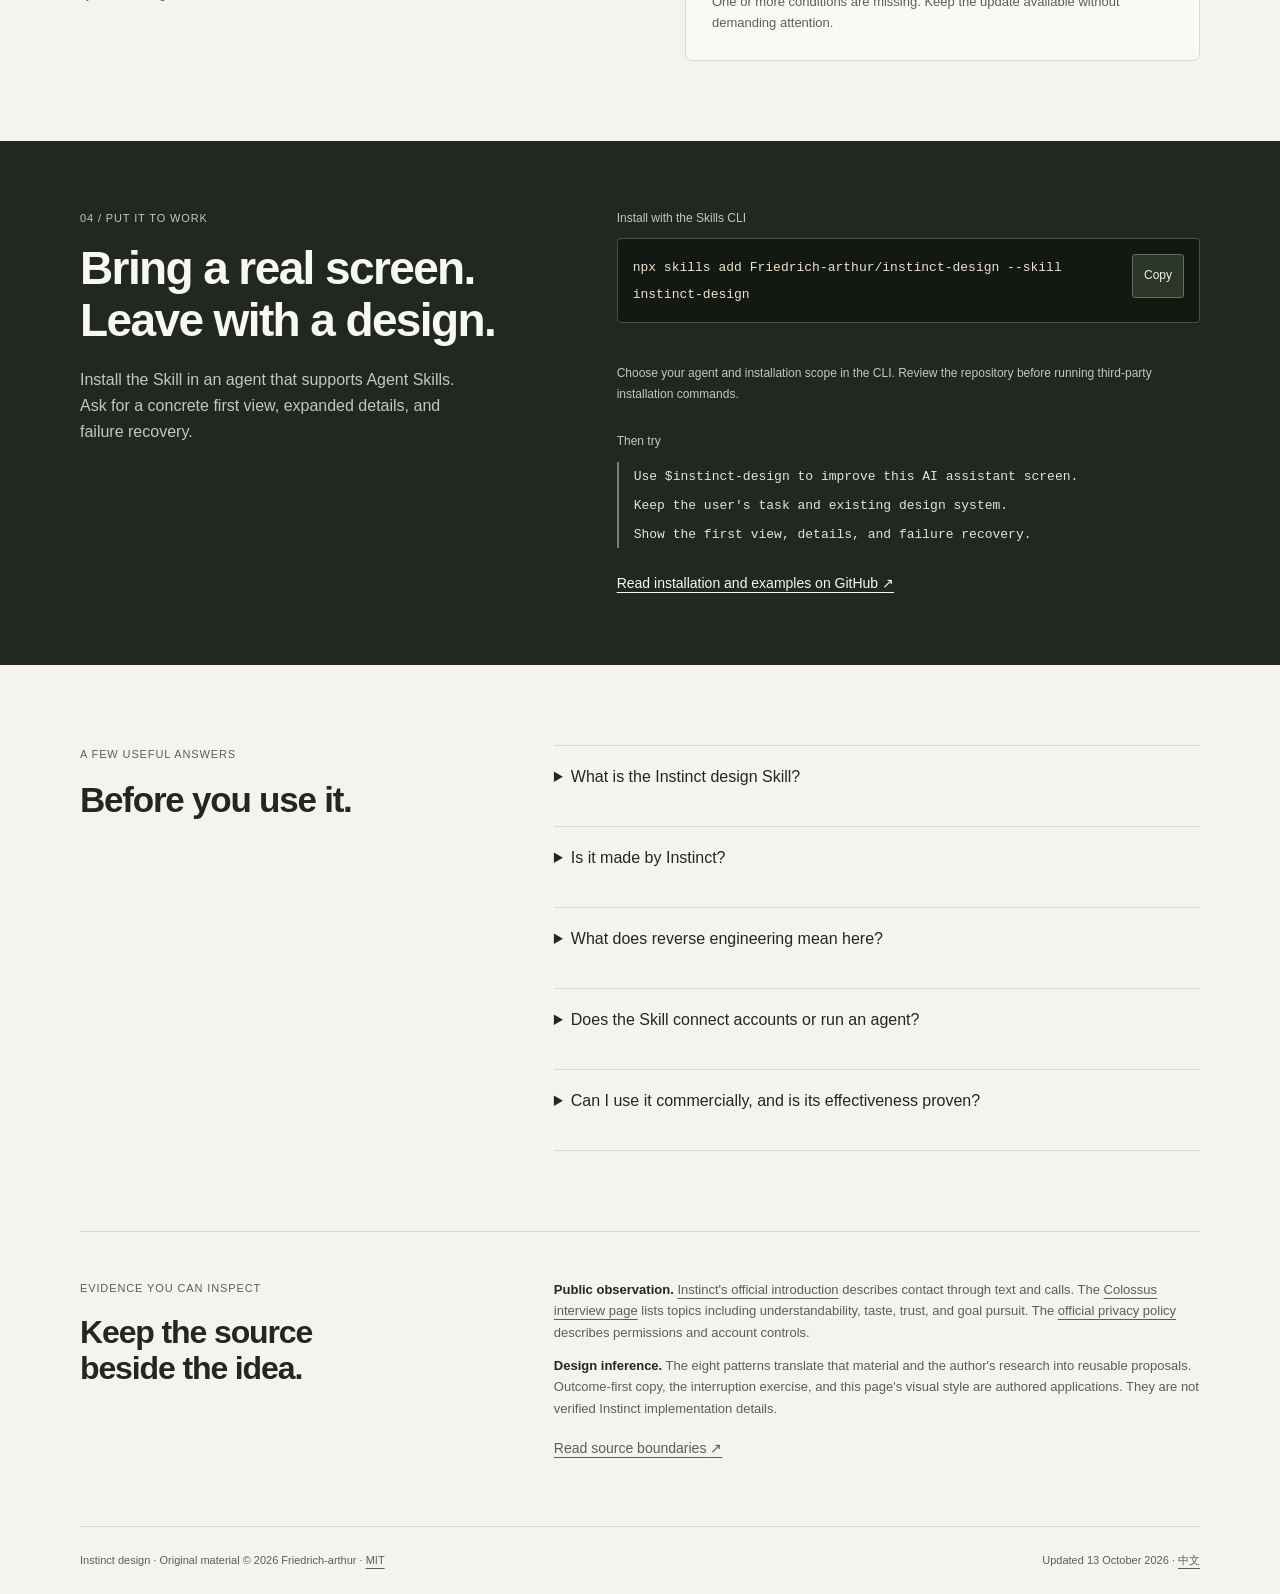
==== commit 7fb7ac6e: "Add evidence-backed Instinct patterns and discovery materials" ====
--- a/docs/index.html
+++ b/docs/index.html
@@ -11,13 +11,17 @@
   <link rel="alternate" hreflang="zh-CN" href="https://friedrich-arthur.github.io/instinct-design/zh/">
   <link rel="alternate" hreflang="x-default" href="https://friedrich-arthur.github.io/instinct-design/">
   <meta property="og:type" content="website">
+  <meta property="og:image" content="https://friedrich-arthur.github.io/instinct-design/share-card.png">
+  <meta property="og:image:width" content="1200">
+  <meta property="og:image:height" content="630">
+  <meta name="twitter:image" content="https://friedrich-arthur.github.io/instinct-design/share-card.png">
   <meta property="og:title" content="Build AI products people understand | Instinct design">
   <meta property="og:description" content="Learn from Instinct, with evidence. An independent open-source Skill with 8 design patterns and practical exercises.">
   <meta property="og:url" content="https://friedrich-arthur.github.io/instinct-design/">
   <meta property="og:site_name" content="Instinct design">
   <meta property="og:locale" content="en_US">
   <meta property="og:locale:alternate" content="zh_CN">
-  <meta name="twitter:card" content="summary">
+  <meta name="twitter:card" content="summary_large_image">
   <meta name="twitter:title" content="Build AI products people understand | Instinct design">
   <meta name="twitter:description" content="An independent open-source Skill. Learn 8 design patterns inspired by Instinct and turn them into concrete product decisions.">
   <link rel="stylesheet" href="site.css">
--- a/docs/site.css
+++ b/docs/site.css
@@ -60,6 +60,7 @@
 .sample-action { display: inline-flex; gap: 26px; padding: 9px 13px; margin-top: 19px; border-radius: 4px; background: var(--green); color: #fff; font-size: 12px; }
 .message-detail { margin-top: 20px; font-size: 12px; color: var(--muted); }
 summary { cursor: pointer; }
+.message-detail summary { min-height: 44px; padding-block: 12px; }
 .message-detail p { padding-top: 9px; font-size: 12px; }
 .example-caption { margin-top: 16px; font-size: 10px; color: var(--muted); }
 .intro-band { background: #ebe9e1; border-block: 1px solid var(--line); }
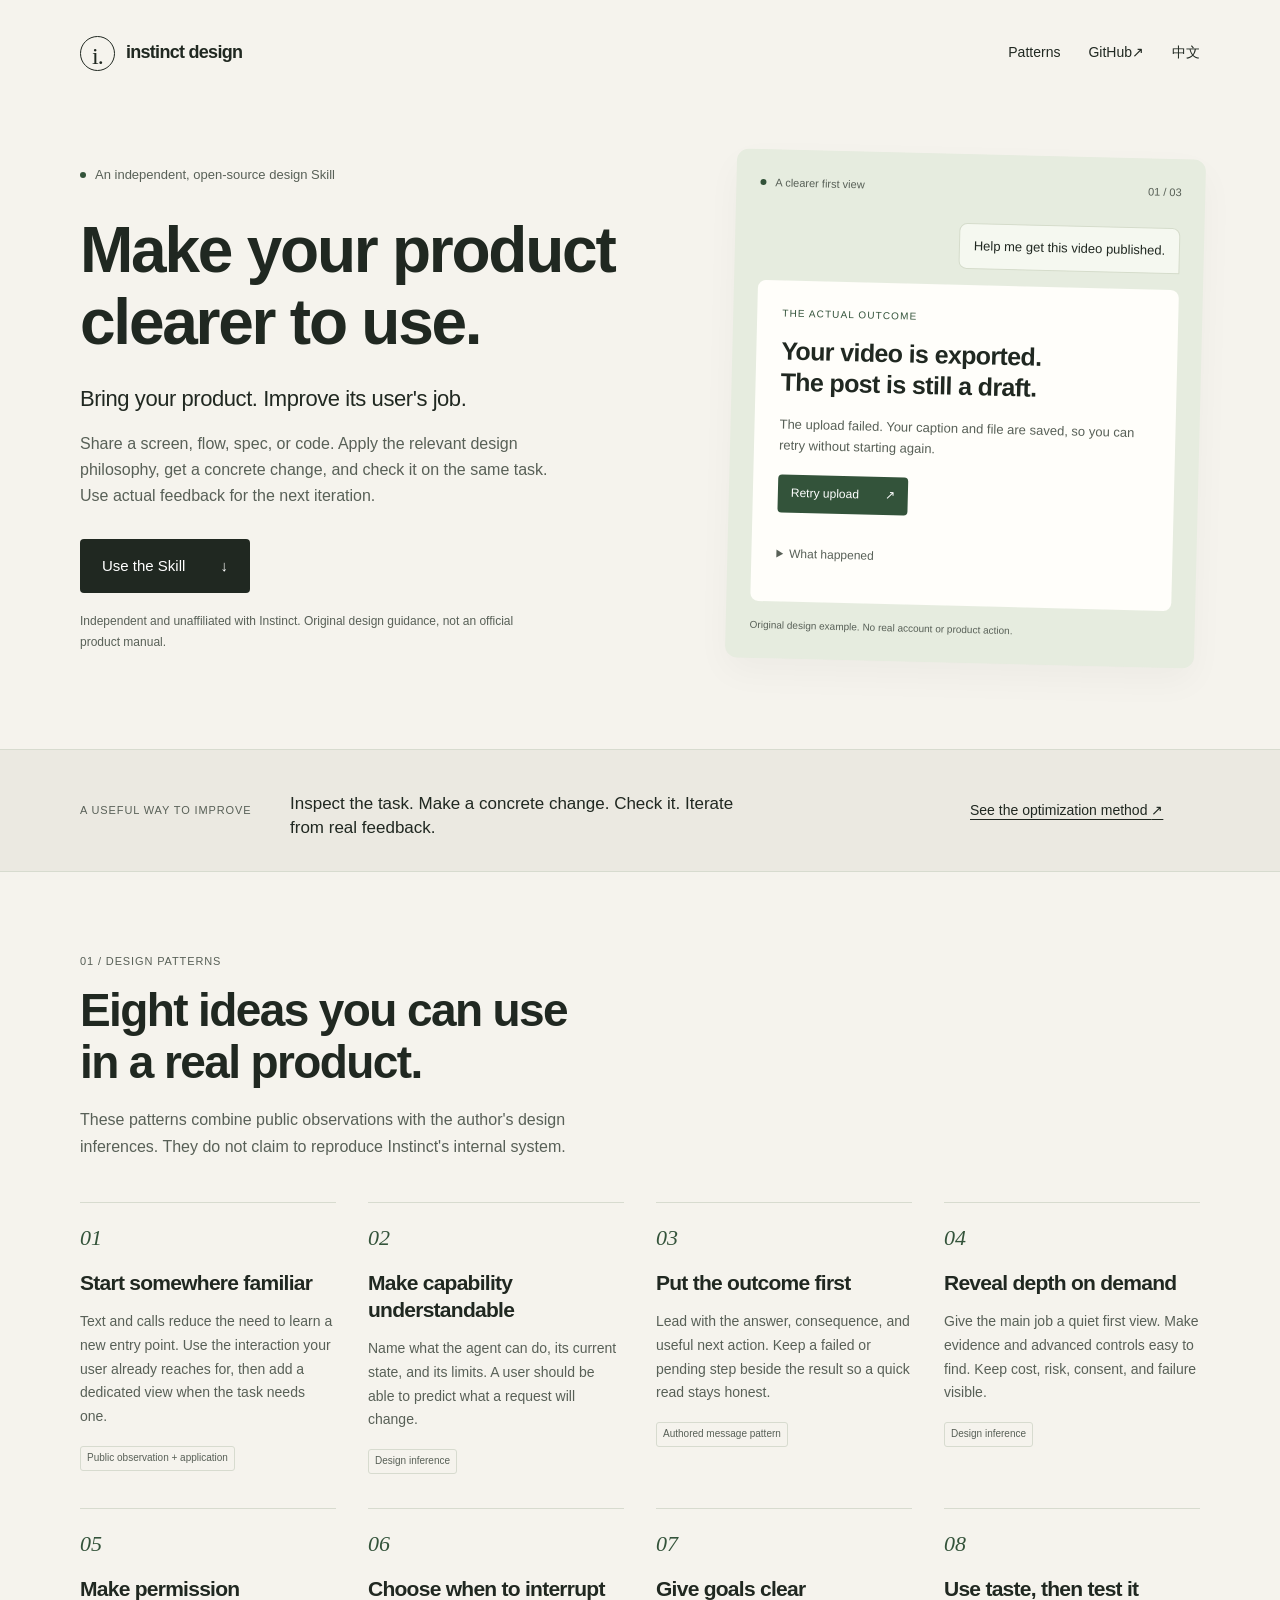
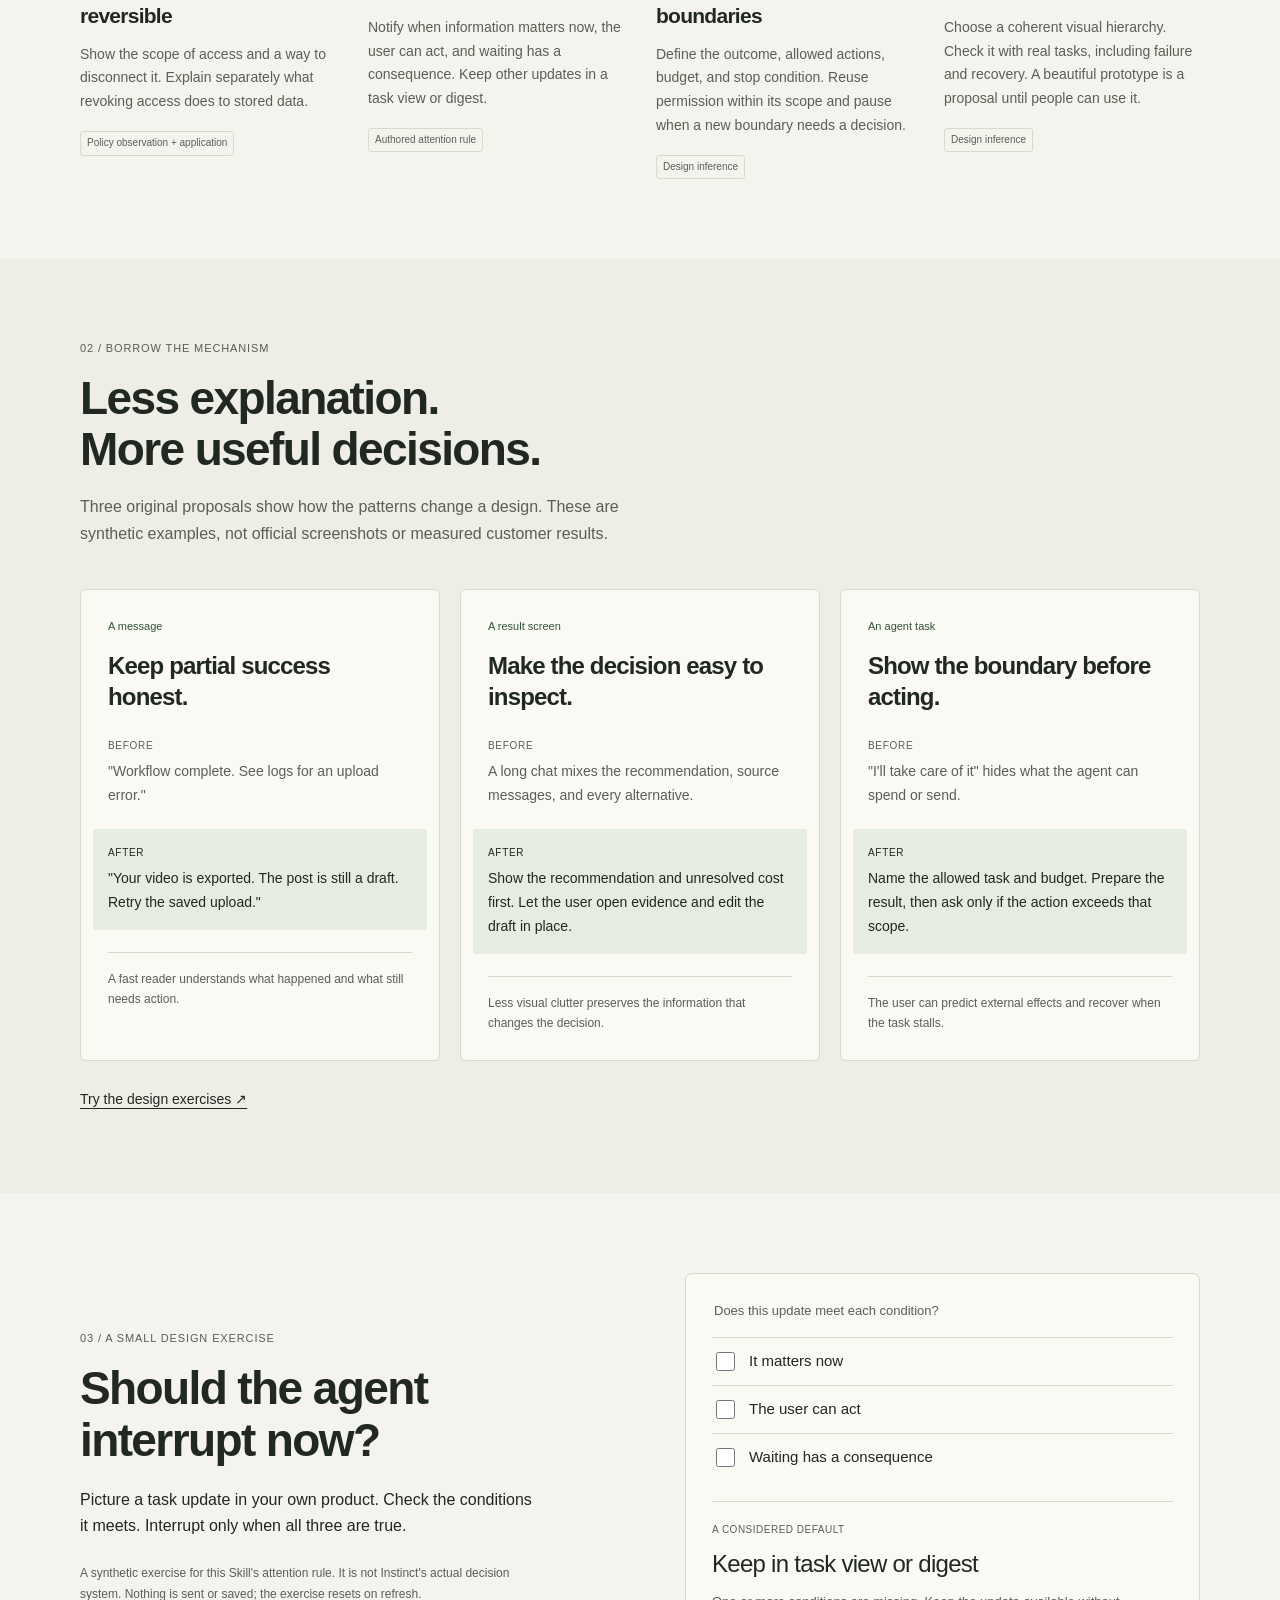
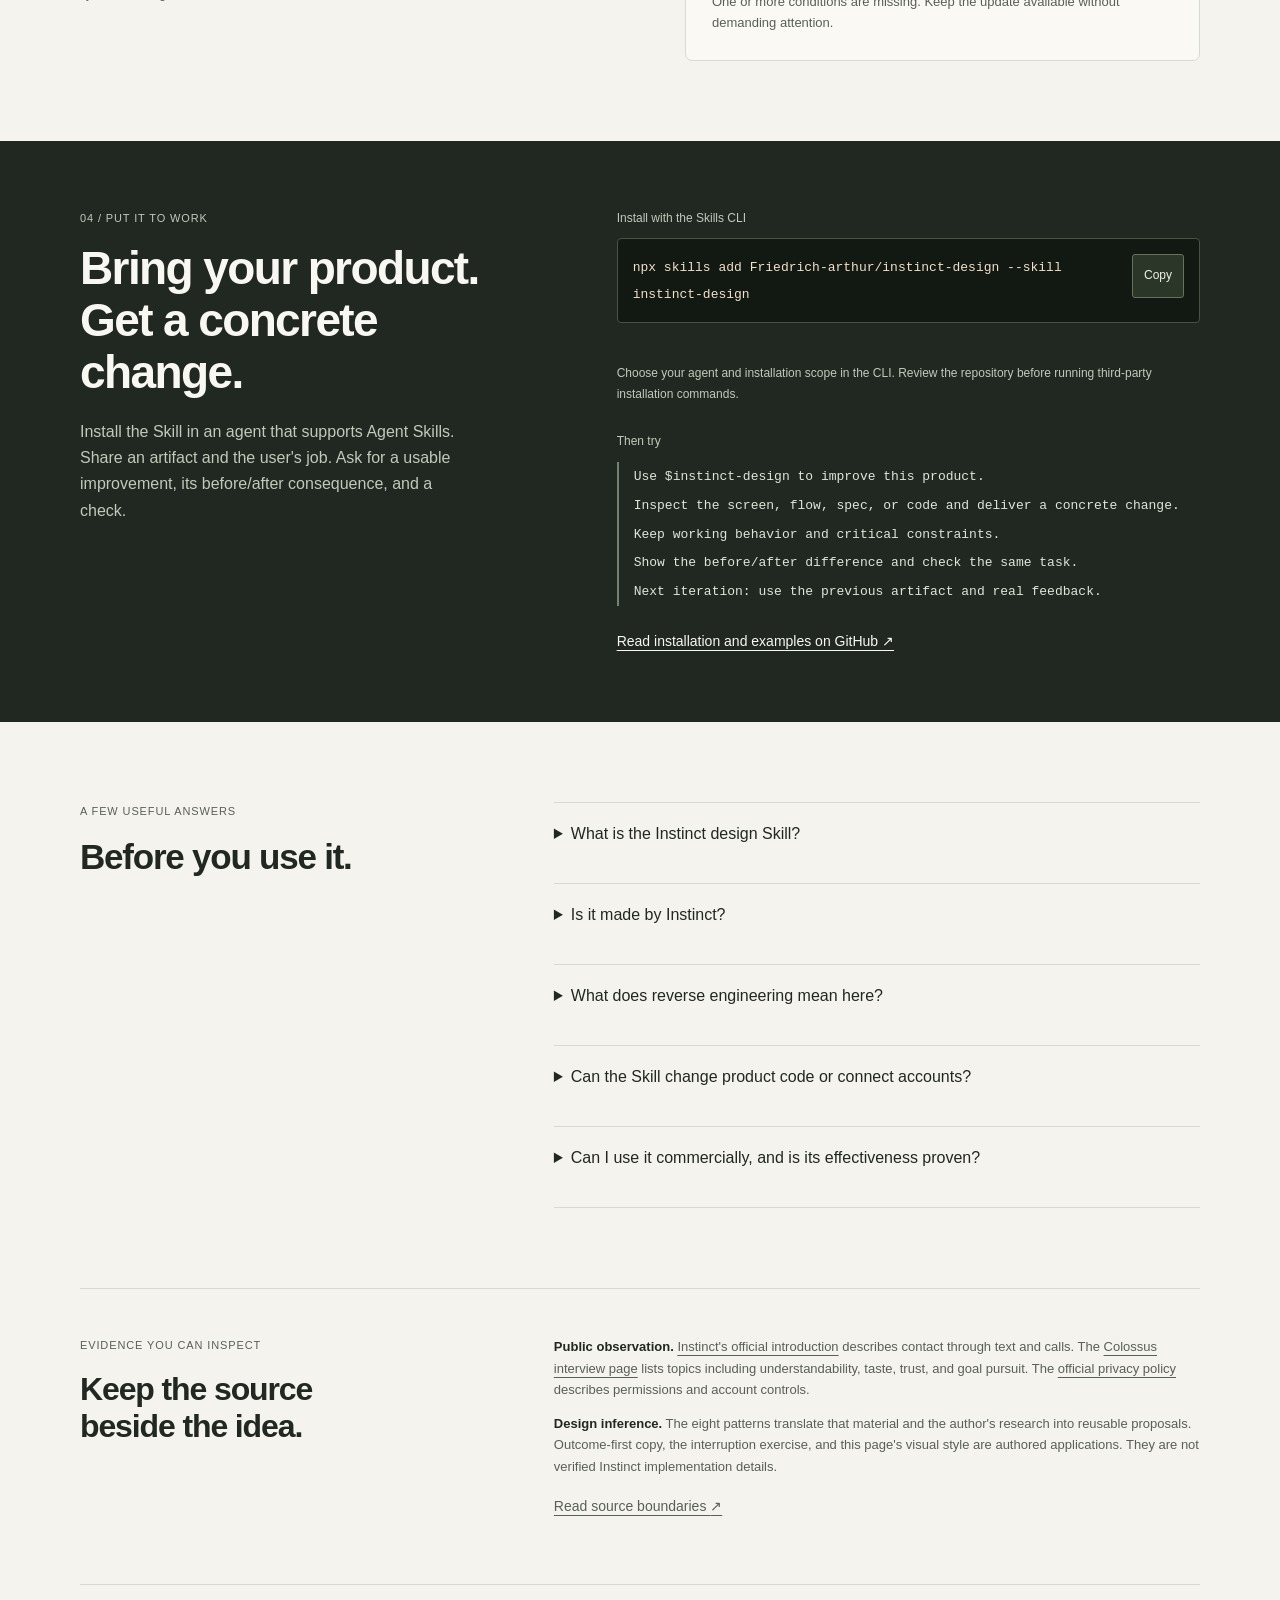
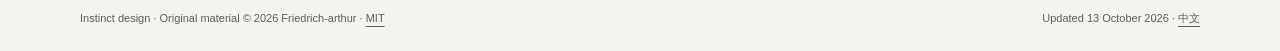
==== commit 3f7aa9d9: "feat(skill): make product optimization the default workflow" ====
--- a/docs/index.html
+++ b/docs/index.html
@@ -3,8 +3,8 @@
 <head>
   <meta charset="utf-8">
   <meta name="viewport" content="width=device-width, initial-scale=1">
-  <title>Instinct design Skill | Evidence-based AI product design</title>
-  <meta name="description" content="An independent, open-source AI product design Skill inspired by Instinct. Explore 8 design patterns, original examples, and an evidence-led product teardown.">
+  <title>Instinct design Skill | Improve your product with design philosophy</title>
+  <meta name="description" content="Improve your product with Instinct-inspired design philosophy. Inspect a screen, flow, spec, or code, get a concrete change, and iterate with real feedback. Independent open-source Skill.">
   <meta name="theme-color" content="#f5f3ed">
   <link rel="canonical" href="https://friedrich-arthur.github.io/instinct-design/">
   <link rel="alternate" hreflang="en" href="https://friedrich-arthur.github.io/instinct-design/">
@@ -15,15 +15,15 @@
   <meta property="og:image:width" content="1200">
   <meta property="og:image:height" content="630">
   <meta name="twitter:image" content="https://friedrich-arthur.github.io/instinct-design/share-card.png">
-  <meta property="og:title" content="Build AI products people understand | Instinct design">
-  <meta property="og:description" content="Learn from Instinct, with evidence. An independent open-source Skill with 8 design patterns and practical exercises.">
+  <meta property="og:title" content="Improve your product with design philosophy | Instinct design">
+  <meta property="og:description" content="Bring your product. Get a concrete improvement guided by outcome-first language, depth on demand, and user control.">
   <meta property="og:url" content="https://friedrich-arthur.github.io/instinct-design/">
   <meta property="og:site_name" content="Instinct design">
   <meta property="og:locale" content="en_US">
   <meta property="og:locale:alternate" content="zh_CN">
   <meta name="twitter:card" content="summary_large_image">
-  <meta name="twitter:title" content="Build AI products people understand | Instinct design">
-  <meta name="twitter:description" content="An independent open-source Skill. Learn 8 design patterns inspired by Instinct and turn them into concrete product decisions.">
+  <meta name="twitter:title" content="Improve your product with design philosophy | Instinct design">
+  <meta name="twitter:description" content="An independent open-source Skill to inspect, improve, and iterate your product with Instinct-inspired design philosophy.">
   <link rel="stylesheet" href="site.css">
   <script src="site.js" defer></script>
   <script type="application/ld+json">
@@ -34,8 +34,8 @@
         "@type": "WebPage",
         "@id": "https://friedrich-arthur.github.io/instinct-design/#page",
         "url": "https://friedrich-arthur.github.io/instinct-design/",
-        "name": "Instinct design Skill | Evidence-based AI product design",
-        "description": "An independent open-source design method inspired by public Instinct material.",
+        "name": "Instinct design Skill | Improve your product with design philosophy",
+        "description": "An independent open-source method to optimize a product with Instinct-inspired design philosophy.",
         "inLanguage": "en",
         "dateModified": "2026-10-13",
         "mainEntity": { "@id": "https://friedrich-arthur.github.io/instinct-design/#work" }
@@ -71,9 +71,9 @@
     <section class="hero wrap" aria-labelledby="hero-title">
       <div class="hero-copy">
         <p class="eyebrow"><span class="small-dot" aria-hidden="true"></span> An independent, open-source design Skill</p>
-        <h1 id="hero-title">Build AI products<br>people understand.</h1>
-        <p class="hero-lead">Learn from Instinct, with evidence.</p>
-        <p class="hero-description">Turn an interesting personal agent into useful design decisions. Get concrete message patterns, interface choices, and ways to test them in your own product.</p>
+        <h1 id="hero-title">Make your product<br>clearer to use.</h1>
+        <p class="hero-lead">Bring your product. Improve its user's job.</p>
+        <p class="hero-description">Share a screen, flow, spec, or code. Apply the relevant design philosophy, get a concrete change, and check it on the same task. Use actual feedback for the next iteration.</p>
         <a class="primary-link" href="#install">Use the Skill <span aria-hidden="true">↓</span></a>
         <p class="hero-note">Independent and unaffiliated with Instinct. Original design guidance, not an official product manual.</p>
       </div>
@@ -93,9 +93,9 @@
 
     <section class="intro-band" aria-label="Method overview">
       <div class="wrap intro-grid">
-        <p class="section-label">A useful way to learn</p>
-        <p>Observe the experience. Explain the mechanism. Borrow the pattern. Test whether it helps.</p>
-        <a class="text-link" href="https://github.com/Friedrich-arthur/instinct-design/blob/main/skills/instinct-design/references/instinct-teardown.md">Read the Instinct teardown <span aria-hidden="true">↗</span></a>
+        <p class="section-label">A useful way to improve</p>
+        <p>Inspect the task. Make a concrete change. Check it. Iterate from real feedback.</p>
+        <a class="text-link" href="https://github.com/Friedrich-arthur/instinct-design/blob/main/skills/instinct-design/references/product-optimization.md">See the optimization method <span aria-hidden="true">↗</span></a>
       </div>
     </section>
 
@@ -142,16 +142,18 @@
 
     <section class="install-section" id="install" aria-labelledby="install-title">
       <div class="wrap install-grid">
-        <div><p class="section-label">04 / Put it to work</p><h2 id="install-title">Bring a real screen.<br>Leave with a design.</h2><p>Install the Skill in an agent that supports Agent Skills. Ask for a concrete first view, expanded details, and failure recovery.</p></div>
+        <div><p class="section-label">04 / Put it to work</p><h2 id="install-title">Bring your product.<br>Get a concrete change.</h2><p>Install the Skill in an agent that supports Agent Skills. Share an artifact and the user's job. Ask for a usable improvement, its before/after consequence, and a check.</p></div>
         <div class="install-panel">
           <p class="code-label">Install with the Skills CLI</p>
           <div class="command-row"><pre><code id="install-command">npx skills add Friedrich-arthur/instinct-design --skill instinct-design</code></pre><button class="copy-button" type="button" hidden data-copy="install-command" data-copied="Copied" data-failed="Select the command and copy it." data-success="Installation command copied.">Copy</button></div>
           <p class="copy-status" role="status" aria-live="polite" data-copy-status></p>
           <p class="fine-print">Choose your agent and installation scope in the CLI. Review the repository before running third-party installation commands.</p>
           <p class="code-label prompt-label">Then try</p>
-          <pre class="prompt"><code>Use $instinct-design to improve this AI assistant screen.
-Keep the user's task and existing design system.
-Show the first view, details, and failure recovery.</code></pre>
+          <pre class="prompt"><code>Use $instinct-design to improve this product.
+Inspect the screen, flow, spec, or code and deliver a concrete change.
+Keep working behavior and critical constraints.
+Show the before/after difference and check the same task.
+Next iteration: use the previous artifact and real feedback.</code></pre>
           <a class="text-link" href="https://github.com/Friedrich-arthur/instinct-design">Read installation and examples on GitHub <span aria-hidden="true">↗</span></a>
         </div>
       </div>
@@ -160,10 +162,10 @@
     <section class="section wrap faq-section" aria-labelledby="faq-title">
       <div><p class="section-label">A few useful answers</p><h2 id="faq-title">Before you use it.</h2></div>
       <div class="faq-list">
-        <details><summary>What is the Instinct design Skill?</summary><p>It is an independent open-source method for designing and reviewing AI products. It gives your agent short core instructions and focused references for messages, interaction, visual craft, and product analysis.</p></details>
+        <details><summary>What is the Instinct design Skill?</summary><p>It helps your agent optimize your product using Instinct-inspired design philosophy. It inspects the available artifact, applies relevant principles, delivers a concrete change, and checks the same task. Sources and product research are available when needed.</p></details>
         <details><summary>Is it made by Instinct?</summary><p>No. Friedrich-arthur publishes this independent repository. It has no affiliation with or endorsement from Instinct. The source links identify public material; examples and design recommendations are original.</p></details>
         <details><summary>What does reverse engineering mean here?</summary><p>Reverse Engineer Anything means working from an observable experience to a plausible design mechanism, then testing an application. Each claim should retain its evidence and uncertainty. This does not recover proprietary code or verify private architecture.</p></details>
-        <details><summary>Does the Skill connect accounts or run an agent?</summary><p>No. It creates and reviews design artifacts. It does not connect personal accounts, send messages, make payments, or implement autonomous task execution.</p></details>
+        <details><summary>Can the Skill change product code or connect accounts?</summary><p>It guides your agent to make authorized product-code changes and verify the affected task. The Skill supplies instructions, not an account integration or an autonomous assistant service. External account actions still depend on the host's tools and the user's authorization.</p></details>
         <details><summary>Can I use it commercially, and is its effectiveness proven?</summary><p>The repository's original material uses the MIT license. Third-party brands and linked content retain their own rights. Examples and qualitative checks are available, but they do not establish measured user improvement. Test the Skill on your own task before adopting its recommendations.</p></details>
       </div>
     </section>
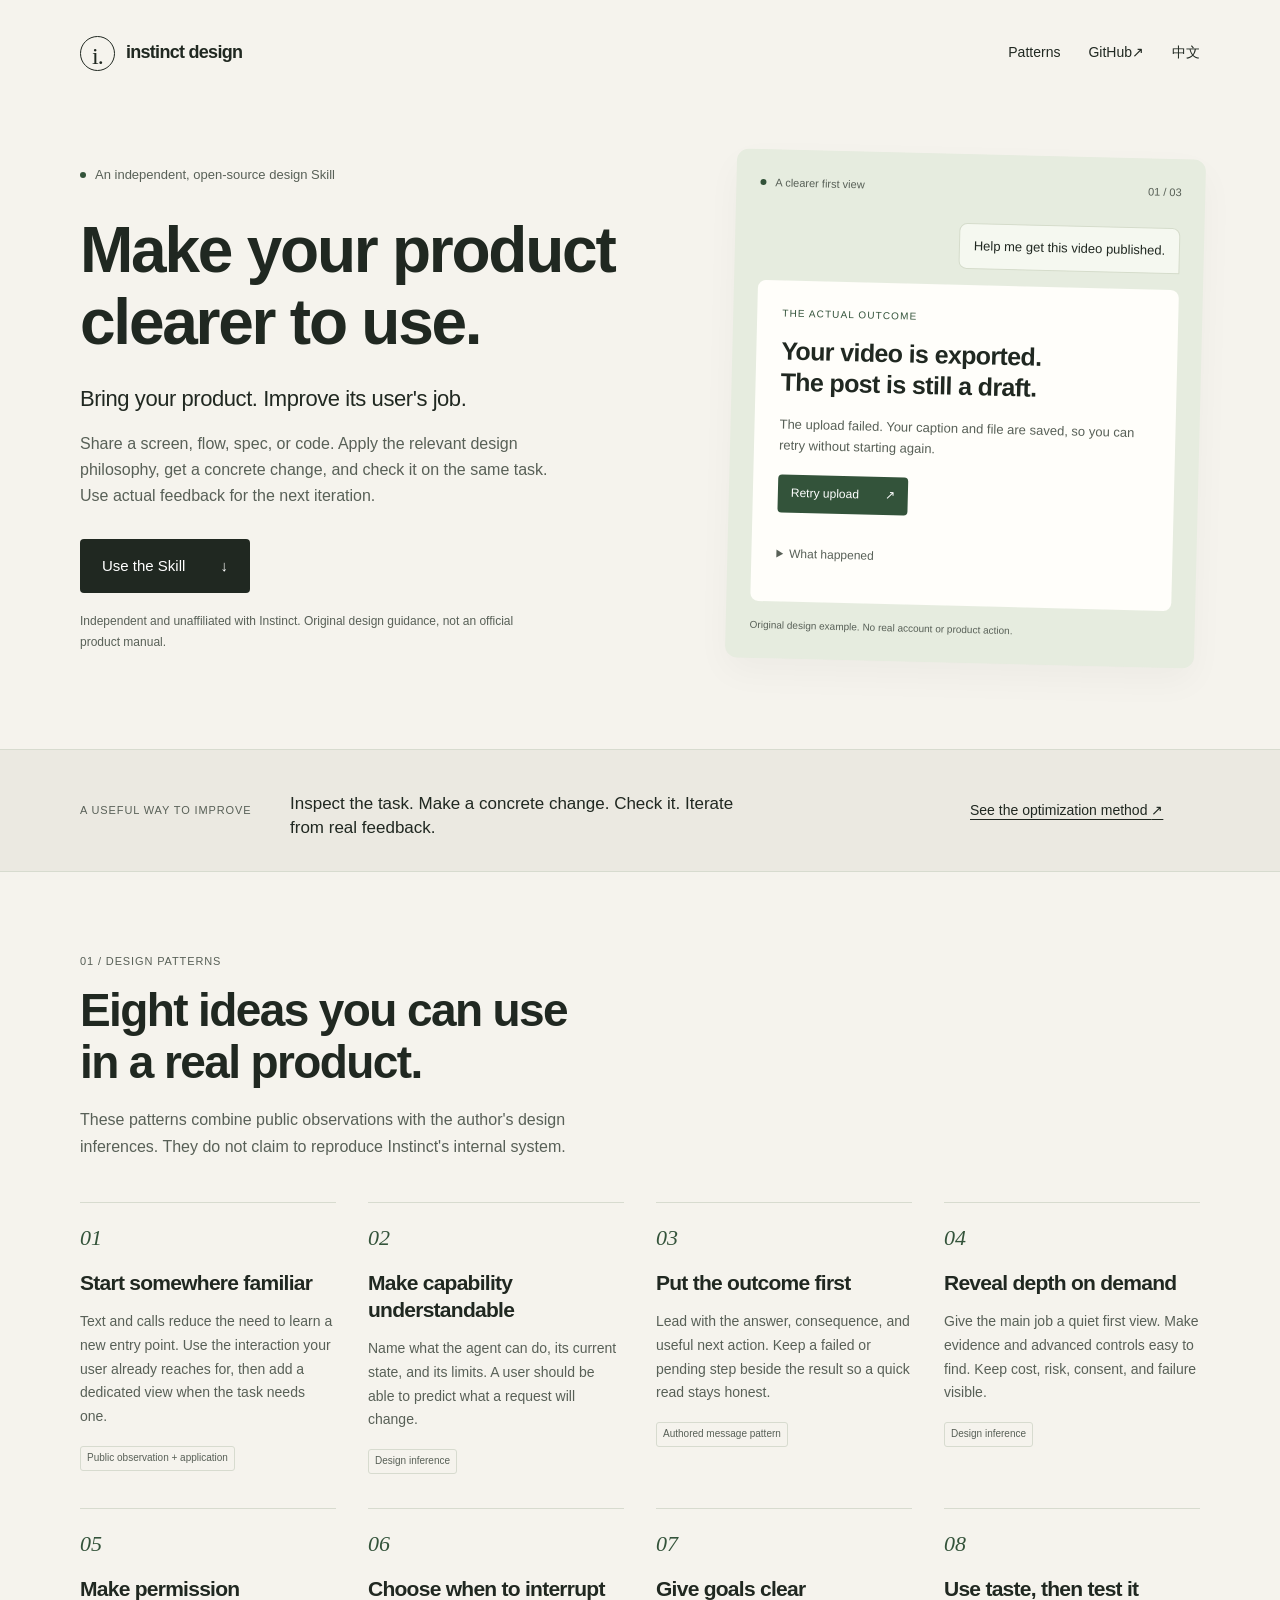
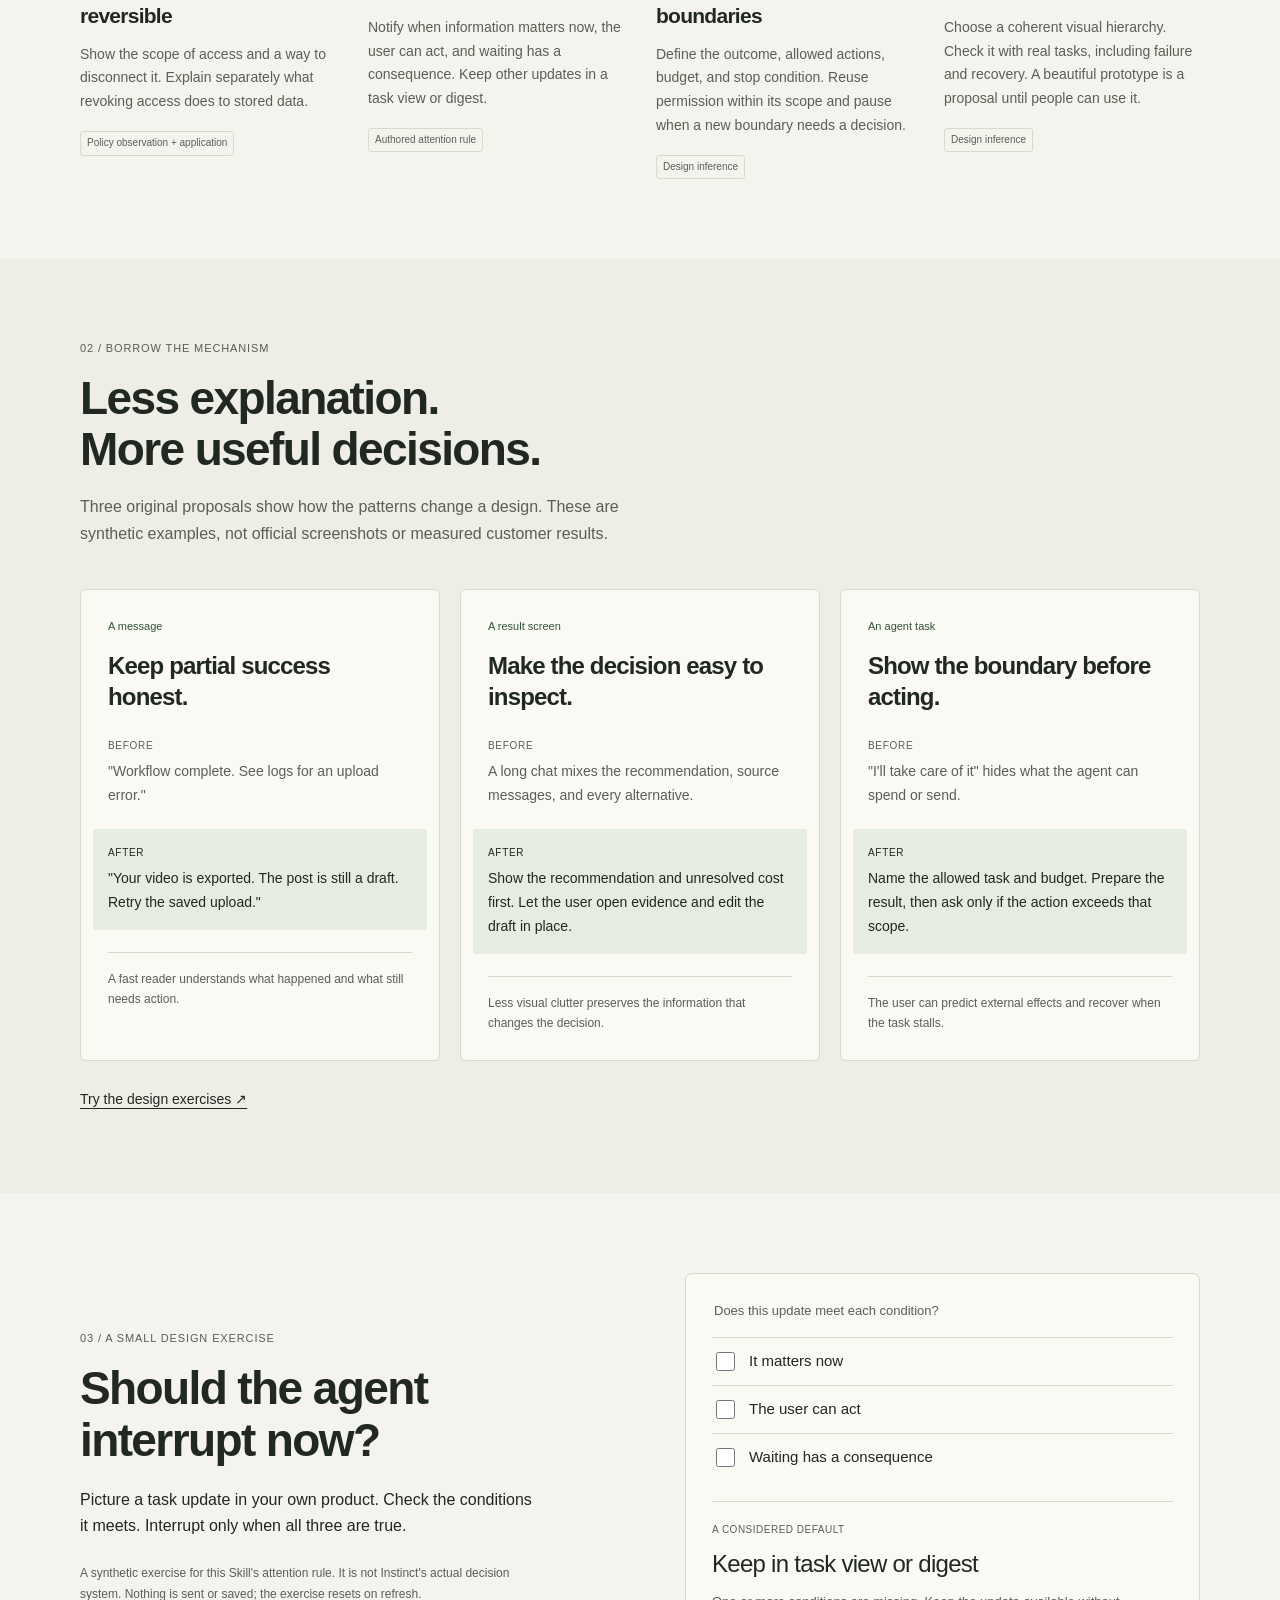
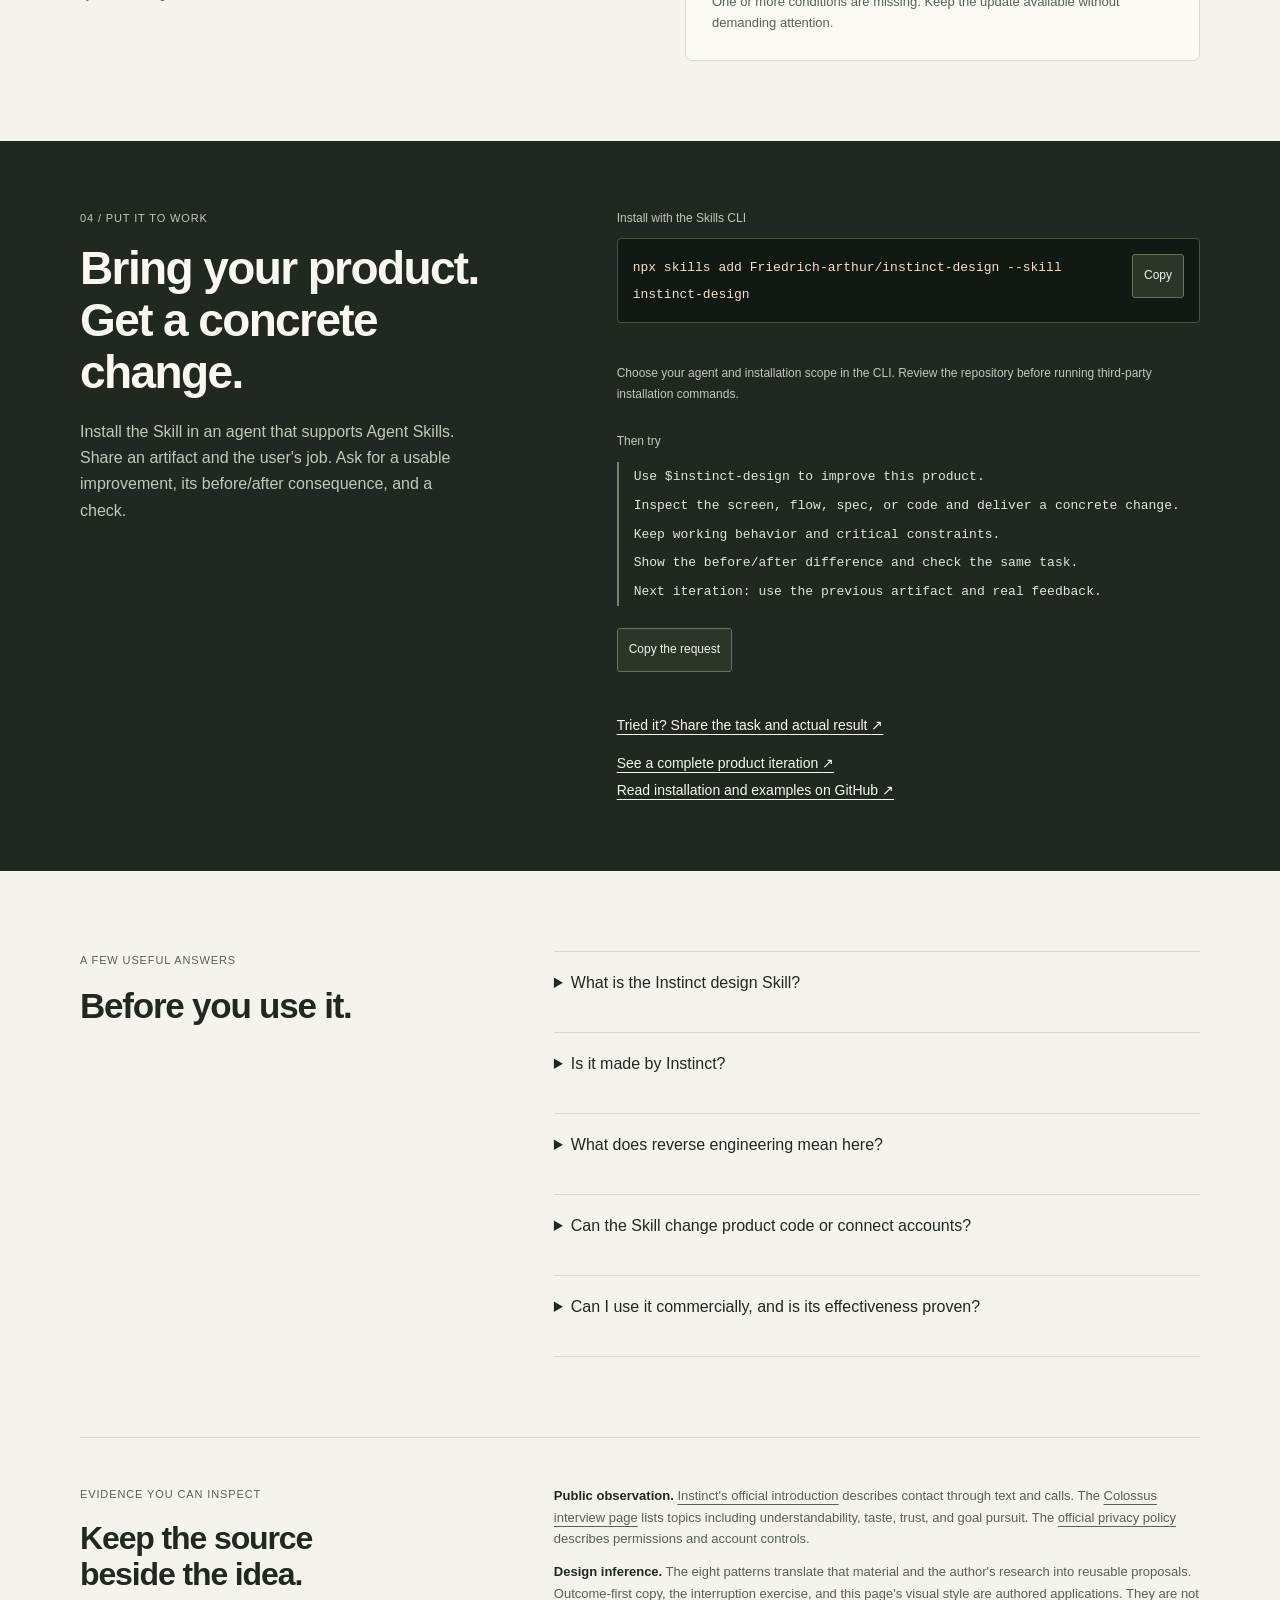
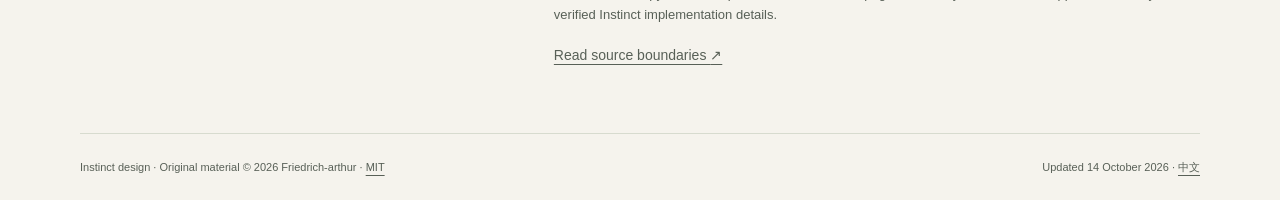
==== commit 64e932a7: "Refine product iteration and unify discovery entries" ====
--- a/docs/index.html
+++ b/docs/index.html
@@ -37,7 +37,7 @@
         "name": "Instinct design Skill | Improve your product with design philosophy",
         "description": "An independent open-source method to optimize a product with Instinct-inspired design philosophy.",
         "inLanguage": "en",
-        "dateModified": "2026-10-13",
+        "dateModified": "2026-10-14",
         "mainEntity": { "@id": "https://friedrich-arthur.github.io/instinct-design/#work" }
       },
       {
@@ -49,7 +49,7 @@
         "creator": { "@type": "Person", "name": "Friedrich-arthur", "url": "https://github.com/Friedrich-arthur" },
         "license": "https://github.com/Friedrich-arthur/instinct-design/blob/main/LICENSE",
         "inLanguage": ["en", "zh-CN"],
-        "dateModified": "2026-10-13",
+        "dateModified": "2026-10-14",
         "isBasedOn": ["https://instinct.com/", "https://colossus.com/episode/instinct-the-personal-agent/"],
         "mainEntityOfPage": { "@id": "https://friedrich-arthur.github.io/instinct-design/#page" }
       }
@@ -145,15 +145,19 @@
         <div><p class="section-label">04 / Put it to work</p><h2 id="install-title">Bring your product.<br>Get a concrete change.</h2><p>Install the Skill in an agent that supports Agent Skills. Share an artifact and the user's job. Ask for a usable improvement, its before/after consequence, and a check.</p></div>
         <div class="install-panel">
           <p class="code-label">Install with the Skills CLI</p>
-          <div class="command-row"><pre><code id="install-command">npx skills add Friedrich-arthur/instinct-design --skill instinct-design</code></pre><button class="copy-button" type="button" hidden data-copy="install-command" data-copied="Copied" data-failed="Select the command and copy it." data-success="Installation command copied.">Copy</button></div>
-          <p class="copy-status" role="status" aria-live="polite" data-copy-status></p>
+          <div class="command-row"><pre><code id="install-command">npx skills add Friedrich-arthur/instinct-design --skill instinct-design</code></pre><button class="copy-button" type="button" hidden data-copy="install-command" aria-describedby="install-copy-status" data-copied="Copied" data-failed="Select the command and copy it." data-success="Installation command copied.">Copy</button></div>
+          <p class="copy-status" id="install-copy-status" role="status" aria-live="polite" data-copy-status></p>
           <p class="fine-print">Choose your agent and installation scope in the CLI. Review the repository before running third-party installation commands.</p>
           <p class="code-label prompt-label">Then try</p>
-          <pre class="prompt"><code>Use $instinct-design to improve this product.
+          <pre class="prompt"><code id="product-prompt">Use $instinct-design to improve this product.
 Inspect the screen, flow, spec, or code and deliver a concrete change.
 Keep working behavior and critical constraints.
 Show the before/after difference and check the same task.
 Next iteration: use the previous artifact and real feedback.</code></pre>
+          <button class="copy-button" type="button" hidden data-copy="product-prompt" aria-describedby="product-copy-status" data-copied="Copied" data-failed="Select the request and copy it." data-success="Product request copied.">Copy the request</button>
+          <p class="copy-status" id="product-copy-status" role="status" aria-live="polite" data-copy-status></p>
+          <p><a class="text-link" href="https://github.com/Friedrich-arthur/instinct-design/issues/new/choose">Tried it? Share the task and actual result <span aria-hidden="true">↗</span></a></p>
+          <p><a class="text-link" href="https://github.com/Friedrich-arthur/instinct-design/blob/main/examples/04-product-iteration.md">See a complete product iteration <span aria-hidden="true">↗</span></a></p>
           <a class="text-link" href="https://github.com/Friedrich-arthur/instinct-design">Read installation and examples on GitHub <span aria-hidden="true">↗</span></a>
         </div>
       </div>
@@ -179,6 +183,6 @@
       </div>
     </section>
   </main>
-  <footer class="site-footer wrap"><p>Instinct design · Original material © 2026 Friedrich-arthur · <a href="https://github.com/Friedrich-arthur/instinct-design/blob/main/LICENSE">MIT</a></p><p>Updated 13 October 2026 · <a href="zh/" lang="zh-CN" hreflang="zh-CN">中文</a></p></footer>
+  <footer class="site-footer wrap"><p>Instinct design · Original material © 2026 Friedrich-arthur · <a href="https://github.com/Friedrich-arthur/instinct-design/blob/main/LICENSE">MIT</a></p><p>Updated 14 October 2026 · <a href="zh/" lang="zh-CN" hreflang="zh-CN">中文</a></p></footer>
 </body>
 </html>
